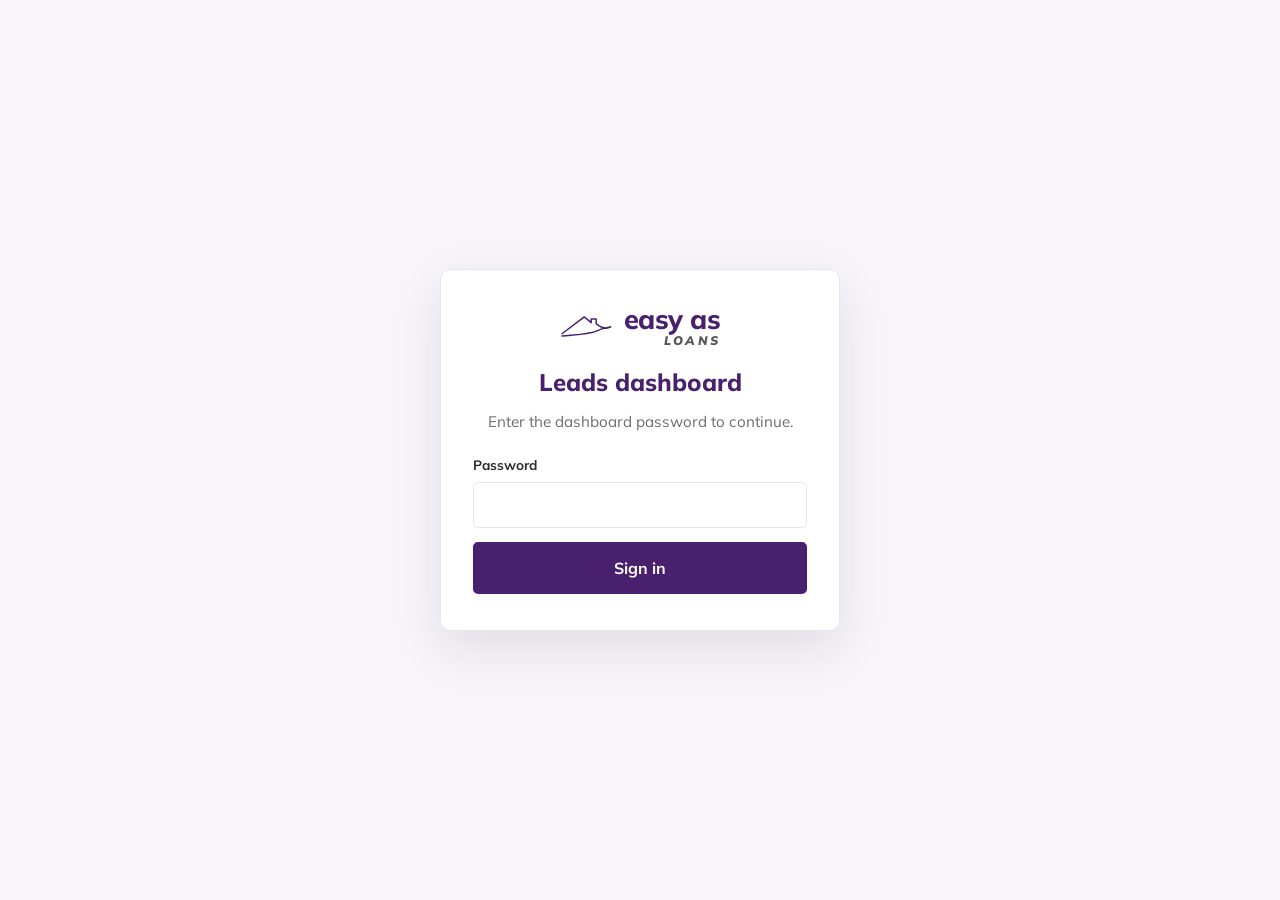
==== admin/index.html @ e93af5c1 "Add multi-step lead form and built-in CRM Form (index.html, script.js, styles.css): - Replace single" ====
<!DOCTYPE html>
<html lang="en-AU">
<head>
  <meta charset="UTF-8" />
  <meta name="viewport" content="width=device-width, initial-scale=1.0" />
  <meta name="robots" content="noindex, nofollow" />
  <title>Leads — Easy As Loans</title>
  <link rel="preconnect" href="https://fonts.googleapis.com" />
  <link rel="preconnect" href="https://fonts.gstatic.com" crossorigin />
  <link href="https://fonts.googleapis.com/css2?family=Mulish:ital,wght@0,400;0,500;0,600;0,700;0,800;0,900;1,800;1,900&display=swap" rel="stylesheet" />
  <link rel="stylesheet" href="../styles.css" />
  <link rel="stylesheet" href="admin.css" />
</head>
<body class="admin">

  <!-- Login -->
  <div class="admin-login js-login">
    <form class="login-card js-login-form">
      <a class="logo" aria-label="Easy As Loans" href="../index.html" style="justify-content:center;margin-bottom:8px">
        <svg class="logo-mark" viewBox="0 0 210 120" aria-hidden="true">
          <path class="logo-stroke" d="M8 92 L98 24 L126 47 L126 32 L146 32 L146 51 C166 68 188 74 204 64"/>
          <path class="logo-stroke" d="M8 101 C72 95 122 94 152 79 C172 69 190 68 204 64"/>
        </svg>
        <span class="logo-words"><span class="logo-easy">easy as</span><span class="logo-loans">LOANS</span></span>
      </a>
      <h1 class="login-title">Leads dashboard</h1>
      <p class="login-sub">Enter the dashboard password to continue.</p>
      <div class="field">
        <label for="pw">Password</label>
        <input type="password" id="pw" class="js-pw" autocomplete="current-password" required />
      </div>
      <button type="submit" class="btn btn-primary btn-lg btn-block">Sign in</button>
      <p class="form-error js-login-error" hidden>Incorrect password.</p>
    </form>
  </div>

  <!-- App -->
  <div class="admin-app js-app" hidden>
    <header class="admin-bar">
      <div class="admin-bar-left">
        <span class="logo-words"><span class="logo-easy">easy as</span><span class="logo-loans">LOANS</span></span>
        <span class="admin-title">Leads</span>
      </div>
      <div class="admin-bar-right">
        <span class="admin-count js-count">0 leads</span>
        <button type="button" class="btn btn-ghost js-refresh">Refresh</button>
        <button type="button" class="btn btn-ghost js-logout">Log out</button>
      </div>
    </header>

    <div class="admin-toolbar">
      <input type="search" class="admin-search js-search" placeholder="Search name, email, mobile, state…" />
      <select class="admin-filter js-status-filter">
        <option value="">All statuses</option>
        <option value="New">New</option>
        <option value="Contacted">Contacted</option>
        <option value="Qualified">Qualified</option>
        <option value="Won">Won</option>
        <option value="Lost">Lost</option>
      </select>
    </div>

    <div class="admin-tablewrap">
      <table class="admin-table">
        <thead>
          <tr>
            <th data-sort="created_at" class="sortable">Received</th>
            <th data-sort="full_name" class="sortable">Name</th>
            <th data-sort="loan_type" class="sortable">Type</th>
            <th data-sort="loan_amount" class="sortable num">Amount</th>
            <th data-sort="state" class="sortable">State</th>
            <th data-sort="status" class="sortable">Status</th>
          </tr>
        </thead>
        <tbody class="js-rows"></tbody>
      </table>
      <p class="admin-empty js-empty" hidden>No leads yet. They'll appear here as soon as someone completes the form.</p>
    </div>
  </div>

  <!-- Lead detail drawer -->
  <div class="drawer js-drawer" hidden>
    <div class="drawer-overlay js-drawer-close"></div>
    <aside class="drawer-panel" role="dialog" aria-modal="true" aria-label="Lead detail">
      <button type="button" class="drawer-close js-drawer-close" aria-label="Close">&times;</button>
      <div class="js-detail"></div>
    </aside>
  </div>

  <script src="admin.js"></script>
</body>
</html>
---- styles.css ----
/* ===================================================================
   Easy As Loans — styles
   Brand: Purple #48206E · Grey #58595B (from brand identity guidelines)
   Type:  Mulish (web), Arial fallback. No gradients. Clean & sharp.
   =================================================================== */

:root {
  --purple: #48206e;
  --purple-dark: #371851;
  --purple-tint: #f5f2f9;
  --purple-line: #e6dff0;
  --grey: #58595b;
  --ink: #2c2c2f;
  --muted: #6c6c70;
  --white: #ffffff;
  --bg-alt: #f7f5fa;
  --line: #e7e4ec;
  --radius: 5px;
  --maxw: 1140px;
  --pad: 24px;
  --font: "Mulish", Arial, "Helvetica Neue", Helvetica, sans-serif;
}

/* ----------------------------- Reset ----------------------------- */
*, *::before, *::after { box-sizing: border-box; }
html { scroll-behavior: smooth; -webkit-text-size-adjust: 100%; }
body {
  margin: 0;
  font-family: var(--font);
  font-weight: 400;
  color: var(--ink);
  background: var(--white);
  line-height: 1.6;
  -webkit-font-smoothing: antialiased;
}
img, svg { display: block; max-width: 100%; }
a { color: inherit; text-decoration: none; }
h1, h2, h3, h4 { margin: 0; line-height: 1.15; color: var(--ink); }
p { margin: 0; }
button { font-family: inherit; cursor: pointer; }

.container { width: 100%; max-width: var(--maxw); margin: 0 auto; padding: 0 var(--pad); }

/* --------------------------- Typography -------------------------- */
.eyebrow {
  text-transform: uppercase;
  letter-spacing: 0.16em;
  font-size: 0.78rem;
  font-weight: 700;
  color: var(--purple);
  margin-bottom: 18px;
}
.section-title {
  font-size: clamp(1.7rem, 3.4vw, 2.4rem);
  font-weight: 800;
  letter-spacing: -0.01em;
  color: var(--purple);
}
.section-sub {
  margin-top: 14px;
  max-width: 60ch;
  color: var(--muted);
  font-size: 1.05rem;
}

/* ----------------------------- Buttons --------------------------- */
.btn {
  display: inline-flex;
  align-items: center;
  justify-content: center;
  gap: 8px;
  font-weight: 700;
  font-size: 0.95rem;
  line-height: 1;
  padding: 13px 22px;
  border-radius: var(--radius);
  border: 2px solid transparent;
  transition: background-color .15s ease, color .15s ease, border-color .15s ease;
  white-space: nowrap;
}
.btn-lg { padding: 16px 28px; font-size: 1rem; }
.btn-block { width: 100%; }

.btn-primary { background: var(--purple); color: var(--white); border-color: var(--purple); }
.btn-primary:hover { background: var(--purple-dark); border-color: var(--purple-dark); }

.btn-ghost { background: transparent; color: var(--purple); border-color: var(--purple-line); }
.btn-ghost:hover { border-color: var(--purple); background: var(--purple-tint); }

.btn-light { background: var(--white); color: var(--purple); border-color: var(--white); }
.btn-light:hover { background: var(--purple-tint); border-color: var(--purple-tint); }

.btn-outline-light { background: transparent; color: var(--white); border-color: rgba(255,255,255,.55); }
.btn-outline-light:hover { border-color: var(--white); background: rgba(255,255,255,.08); }

/* ------------------------------ Logo ----------------------------- */
.logo { display: inline-flex; align-items: center; gap: 12px; }
.logo-mark { width: 52px; height: auto; }
.logo-stroke {
  fill: none;
  stroke: var(--purple);
  stroke-width: 6;
  stroke-linecap: round;
  stroke-linejoin: round;
}
.logo-words { display: flex; flex-direction: column; line-height: 1; }
.logo-easy {
  font-weight: 800;
  font-size: 1.7rem;
  letter-spacing: -0.02em;
  color: var(--purple);
}
.logo-loans {
  font-weight: 900;
  font-style: italic;
  font-size: 0.78rem;
  letter-spacing: 0.18em;
  color: var(--grey);
  align-self: flex-end;
  margin-top: 1px;
}
/* Reversed (on purple) */
.logo-reversed .logo-stroke { stroke: var(--white); }
.logo-reversed .logo-easy { color: var(--white); }
.logo-reversed .logo-loans { color: rgba(255,255,255,.85); }

/* ----------------------------- Header ---------------------------- */
.site-header {
  position: sticky;
  top: 0;
  z-index: 50;
  background: rgba(255,255,255,.96);
  backdrop-filter: saturate(140%) blur(6px);
  border-bottom: 1px solid var(--line);
}
.header-inner {
  display: flex;
  align-items: center;
  justify-content: space-between;
  min-height: 76px;
  gap: 18px;
}
.header-actions { display: flex; align-items: center; gap: 18px; }
.header-phone { display: flex; flex-direction: column; text-align: right; line-height: 1.2; }
.header-phone-label { font-size: 0.72rem; color: var(--muted); letter-spacing: .02em; }
.header-phone-number { font-size: 1.15rem; font-weight: 800; color: var(--purple); }
.header-phone:hover .header-phone-number { color: var(--purple-dark); }

/* ------------------------------ Hero ----------------------------- */
.hero {
  padding: clamp(56px, 8vw, 96px) 0;
  background-color: var(--purple);
  color: var(--white);
}
.hero-inner {
  display: grid;
  grid-template-columns: 1.05fr 0.95fr;
  align-items: center;
  gap: clamp(32px, 5vw, 64px);
}
.hero .eyebrow { color: rgba(255, 255, 255, 0.75); }
.hero-title {
  font-size: clamp(2.1rem, 5.4vw, 3.8rem);
  font-weight: 800;
  letter-spacing: -0.025em;
  color: var(--white);
  margin-bottom: 22px;
  overflow-wrap: break-word;
}
.hero-lead { font-size: clamp(1.05rem, 2vw, 1.25rem); color: rgba(255, 255, 255, 0.85); max-width: 56ch; }
.hero-cta { display: flex; flex-wrap: wrap; gap: 14px; margin-top: 32px; }
.hero-note { margin-top: 18px; font-size: 0.9rem; color: rgba(255, 255, 255, 0.7); }
.hero-media { display: flex; justify-content: flex-end; }
.hero-img {
  width: 100%;
  max-width: 480px;
  aspect-ratio: 1 / 1;
  object-fit: cover;
  border-radius: 18px;
}

/* ----------------------------- Reviews --------------------------- */
.reviews { padding: clamp(56px, 8vw, 90px) 0; background: var(--bg-alt); overflow: hidden; }
.reviews-head { margin-bottom: 40px; }

.marquee {
  position: relative;
  width: 100%;
  overflow: hidden;
  /* Soft fade on the edges, solid colours only (no gradient fill on content) */
  -webkit-mask-image: linear-gradient(to right, transparent, #000 8%, #000 92%, transparent);
          mask-image: linear-gradient(to right, transparent, #000 8%, #000 92%, transparent);
}
.marquee-track {
  display: flex;
  gap: 22px;
  width: max-content;
  animation: marquee-scroll 60s linear infinite;
}
.marquee:hover .marquee-track { animation-play-state: paused; }

@keyframes marquee-scroll {
  from { transform: translateX(0); }
  to   { transform: translateX(-50%); }
}

.review-card {
  margin: 0;
  width: 300px;
  height: 380px;
  flex: 0 0 auto;
  background: var(--purple-tint);
  border: 1px solid var(--line);
  border-radius: var(--radius);
  overflow: hidden;
}
.review-photo { width: 100%; height: 100%; object-fit: cover; display: block; }

/* --------------------------- Why choose -------------------------- */
.why { padding: clamp(56px, 8vw, 96px) 0; }
.why-grid {
  margin-top: 44px;
  display: grid;
  grid-template-columns: repeat(3, 1fr);
  gap: 1px;
  background: var(--line);
  border: 1px solid var(--line);
  border-radius: var(--radius);
  overflow: hidden;
}
.why-item { background: var(--white); padding: 30px 28px; }
.why-heading {
  font-size: 1.15rem;
  font-weight: 800;
  color: var(--purple);
  margin-bottom: 10px;
  padding-bottom: 10px;
  border-bottom: 2px solid var(--purple-line);
}
.why-item p { color: var(--grey); font-size: 0.97rem; }

/* ----------------------------- Process --------------------------- */
.process { padding: clamp(56px, 8vw, 96px) 0; background: var(--bg-alt); }
.process-steps {
  list-style: none;
  margin: 44px 0 0;
  padding: 0;
  display: grid;
  grid-template-columns: repeat(4, 1fr);
  gap: 24px;
}
.process-step { background: var(--white); border: 1px solid var(--line); border-radius: var(--radius); padding: 28px 24px; }
.process-num {
  display: inline-block;
  font-size: 1.4rem;
  font-weight: 900;
  font-style: italic;
  color: var(--purple);
  letter-spacing: -0.02em;
  margin-bottom: 14px;
}
.process-heading { font-size: 1.1rem; font-weight: 800; color: var(--ink); margin-bottom: 8px; }
.process-step p { color: var(--grey); font-size: 0.95rem; }

/* ------------------------------- FAQ ----------------------------- */
.faq { padding: clamp(56px, 8vw, 96px) 0; }
.faq-inner { max-width: 820px; }
.faq-list { margin-top: 36px; border-top: 1px solid var(--line); }
.faq-item { border-bottom: 1px solid var(--line); }
.faq-item summary {
  list-style: none;
  cursor: pointer;
  padding: 22px 40px 22px 0;
  position: relative;
  font-weight: 700;
  font-size: 1.08rem;
  color: var(--ink);
}
.faq-item summary::-webkit-details-marker { display: none; }
.faq-item summary::after {
  content: "+";
  position: absolute;
  right: 4px;
  top: 50%;
  transform: translateY(-50%);
  font-size: 1.5rem;
  font-weight: 400;
  color: var(--purple);
  line-height: 1;
}
.faq-item[open] summary::after { content: "–"; }
.faq-item[open] summary { color: var(--purple); }
.faq-body { padding: 0 40px 24px 0; }
.faq-body p { color: var(--grey); }

/* ---------------------------- CTA band --------------------------- */
.cta-band { background: var(--purple); color: var(--white); padding: clamp(52px, 7vw, 84px) 0; }
.cta-inner { max-width: 720px; }
.cta-title { font-size: clamp(1.7rem, 3.4vw, 2.4rem); font-weight: 800; color: var(--white); }
.cta-text { margin-top: 12px; color: rgba(255,255,255,.85); font-size: 1.05rem; }
.cta-actions { margin-top: 28px; display: flex; flex-wrap: wrap; gap: 14px; }

/* ----------------------------- Footer ---------------------------- */
.site-footer { background: var(--purple); color: rgba(255,255,255,.82); }
.footer-inner {
  display: grid;
  grid-template-columns: 2fr 1fr 1fr 1.4fr;
  gap: 40px;
  padding-top: 64px;
  padding-bottom: 48px;
}
.footer-tag { margin-top: 18px; max-width: 34ch; color: rgba(255,255,255,.72); font-size: 0.95rem; }
.footer-col { display: flex; flex-direction: column; gap: 10px; }
.footer-h { font-size: 0.8rem; text-transform: uppercase; letter-spacing: 0.14em; color: rgba(255,255,255,.55); font-weight: 700; margin-bottom: 6px; }
.footer-col a { color: rgba(255,255,255,.85); transition: color .15s ease; }
.footer-col a:hover { color: var(--white); }
.footer-static { color: rgba(255,255,255,.72); }

.footer-legal { border-top: 1px solid rgba(255,255,255,.15); padding: 26px 0 36px; }
.footer-licence { font-weight: 700; color: var(--white); font-size: 0.92rem; }
.footer-disclaimer { margin-top: 10px; font-size: 0.82rem; color: rgba(255,255,255,.6); max-width: 90ch; }
.footer-copy { margin-top: 14px; font-size: 0.82rem; color: rgba(255,255,255,.6); }

/* ------------------------------ Modal ---------------------------- */
.modal { position: fixed; inset: 0; z-index: 100; display: flex; align-items: center; justify-content: center; padding: 20px; }
.modal[hidden] { display: none; }
.modal-overlay { position: absolute; inset: 0; background: rgba(28, 16, 44, .55); }
.modal-panel {
  position: relative;
  width: 100%;
  max-width: 560px;
  max-height: calc(100vh - 40px);
  overflow-y: auto;
  background: var(--white);
  border-radius: 8px;
  padding: 40px;
  box-shadow: 0 24px 60px rgba(28,16,44,.28);
}
.modal-close {
  position: absolute; top: 14px; right: 16px;
  width: 38px; height: 38px;
  border: none; background: transparent;
  font-size: 1.9rem; line-height: 1; color: var(--muted);
  border-radius: 6px;
}
.modal-close:hover { color: var(--purple); background: var(--purple-tint); }
.modal-title { font-size: 1.6rem; font-weight: 800; color: var(--purple); }
.modal-sub { margin-top: 10px; color: var(--grey); font-size: 0.98rem; }
.modal-sub a { color: var(--purple); font-weight: 700; }

/* ------------------------------- Form ---------------------------- */
.finance-form { margin-top: 24px; display: flex; flex-direction: column; gap: 16px; }
.field { display: flex; flex-direction: column; gap: 6px; }
.field-row { display: grid; grid-template-columns: 1fr 1fr; gap: 16px; }
.field label { font-size: 0.85rem; font-weight: 700; color: var(--ink); }
.req { color: var(--purple); }
.field input, .field select, .field textarea {
  font-family: inherit;
  font-size: 0.98rem;
  color: var(--ink);
  padding: 12px 14px;
  border: 1px solid var(--line);
  border-radius: var(--radius);
  background: var(--white);
  transition: border-color .15s ease, box-shadow .15s ease;
  width: 100%;
}
.field textarea { resize: vertical; }
.field input:focus, .field select:focus, .field textarea:focus {
  outline: none;
  border-color: var(--purple);
  box-shadow: 0 0 0 3px var(--purple-line);
}
.field input.invalid, .field select.invalid, .field textarea.invalid { border-color: #c0392b; }
.field-check { display: flex; align-items: flex-start; gap: 10px; font-size: 0.9rem; color: var(--grey); }
.field-check input { margin-top: 3px; width: 18px; height: 18px; accent-color: var(--purple); flex: 0 0 auto; }
.form-foot { font-size: 0.82rem; color: var(--muted); text-align: center; }
.form-error { color: #c0392b; font-size: 0.88rem; font-weight: 700; text-align: center; }

/* ----------------------- Multi-step lead form -------------------- */
.form-top { display: flex; align-items: center; justify-content: space-between; min-height: 28px; margin-bottom: 12px; }
.form-back {
  border: none; background: transparent; padding: 4px 8px 4px 0;
  font-family: inherit; font-weight: 700; font-size: 0.9rem; color: var(--purple);
}
.form-back:hover { color: var(--purple-dark); }
.form-step-label { font-size: 0.78rem; font-weight: 700; letter-spacing: 0.04em; color: var(--muted); text-transform: uppercase; }

.form-progress { height: 6px; background: var(--purple-line); border-radius: 99px; overflow: hidden; margin-bottom: 28px; }
.form-progress-bar { height: 100%; width: 16%; background: var(--purple); border-radius: 99px; transition: width .3s ease; }

.form-step { display: none; }
.form-step.is-active { display: block; animation: step-in .25s ease; }
@keyframes step-in { from { opacity: 0; transform: translateY(6px); } to { opacity: 1; transform: none; } }

.step-title { font-size: 1.45rem; font-weight: 800; color: var(--purple); line-height: 1.2; }
.step-sub { margin-top: 8px; color: var(--grey); font-size: 0.96rem; }
.step-actions { margin-top: 24px; }

/* Choice cards (loan type, use) */
.choice-grid { display: grid; gap: 14px; margin-top: 24px; }
.choice-grid.two { grid-template-columns: 1fr 1fr; }
.choice {
  display: flex; flex-direction: column; gap: 6px; text-align: left;
  padding: 22px 20px; min-height: 116px;
  background: var(--white); border: 2px solid var(--line); border-radius: var(--radius);
  font-family: inherit; cursor: pointer;
  transition: border-color .15s ease, background-color .15s ease, transform .05s ease;
}
.choice:hover { border-color: var(--purple); background: var(--purple-tint); }
.choice:active { transform: scale(0.99); }
.choice.is-selected { border-color: var(--purple); background: var(--purple-tint); }
.choice-title { font-weight: 800; font-size: 1.1rem; color: var(--ink); }
.choice-desc { font-size: 0.88rem; color: var(--muted); }

/* Chips (term, state) */
.chip-grid { display: flex; flex-wrap: wrap; gap: 10px; margin-top: 24px; }
.chip-grid.states { display: grid; grid-template-columns: repeat(4, 1fr); }
.chip {
  padding: 13px 18px; background: var(--white); border: 2px solid var(--line);
  border-radius: var(--radius); font-family: inherit; font-weight: 700; font-size: 0.95rem;
  color: var(--ink); cursor: pointer; transition: border-color .15s ease, background-color .15s ease, color .15s ease;
}
.chip:hover { border-color: var(--purple); background: var(--purple-tint); }
.chip.is-selected { border-color: var(--purple); background: var(--purple); color: var(--white); }

/* Slider (amount, year) */
.slider-value { margin-top: 26px; text-align: center; font-size: 2.2rem; font-weight: 900; color: var(--purple); letter-spacing: -0.02em; }
.slider { -webkit-appearance: none; appearance: none; width: 100%; height: 6px; margin-top: 20px; border-radius: 99px; background: var(--purple-line); outline: none; }
.slider::-webkit-slider-thumb { -webkit-appearance: none; appearance: none; width: 26px; height: 26px; border-radius: 50%; background: var(--purple); cursor: pointer; border: 3px solid var(--white); box-shadow: 0 1px 4px rgba(72,32,110,.35); }
.slider::-moz-range-thumb { width: 26px; height: 26px; border-radius: 50%; background: var(--purple); cursor: pointer; border: 3px solid var(--white); }
.slider-ends { display: flex; justify-content: space-between; margin-top: 12px; font-size: 0.8rem; color: var(--muted); font-weight: 600; }

/* --------------------------- Form success ------------------------ */
.modal-success { text-align: center; padding: 16px 0; }
.success-tick { width: 64px; height: 64px; margin: 0 auto 18px; }
.success-tick svg { width: 100%; height: 100%; }
.success-tick .logo-stroke { stroke: var(--purple); stroke-width: 5; }
.modal-success .btn { margin-top: 22px; }

/* --------------------------- Legal pages ------------------------- */
.legal { padding: clamp(48px, 7vw, 80px) 0; }
.legal-inner { max-width: 760px; }
.legal h1 { font-size: clamp(2rem, 4vw, 2.8rem); font-weight: 800; color: var(--purple); }
.legal .legal-updated { margin-top: 10px; color: var(--muted); font-size: 0.9rem; }
.legal .legal-note {
  margin: 26px 0;
  padding: 16px 20px;
  background: var(--purple-tint);
  border-left: 3px solid var(--purple);
  border-radius: 0 var(--radius) var(--radius) 0;
  color: var(--grey);
  font-size: 0.95rem;
}
.legal h2 { font-size: 1.25rem; font-weight: 800; color: var(--purple); margin: 36px 0 10px; }
.legal p { color: var(--grey); margin-bottom: 14px; }
.legal a.back-link { display: inline-block; margin-top: 30px; font-weight: 700; color: var(--purple); }

/* --------------------------- Accessibility ----------------------- */
:focus-visible { outline: 3px solid var(--purple); outline-offset: 2px; border-radius: 3px; }
.body-lock { overflow: hidden; }

@media (prefers-reduced-motion: reduce) {
  html { scroll-behavior: auto; }
  .marquee-track { animation: none; }
}

/* ---------------------------- Responsive ------------------------- */
@media (max-width: 900px) {
  .hero-inner { grid-template-columns: 1fr; gap: 36px; }
  .hero-media { justify-content: flex-start; order: -1; }
  .hero-img { max-width: 420px; aspect-ratio: 16 / 10; }
  .why-grid { grid-template-columns: repeat(2, 1fr); }
  .process-steps { grid-template-columns: repeat(2, 1fr); }
  .footer-inner { grid-template-columns: 1fr 1fr; gap: 32px; }
}
@media (max-width: 640px) {
  .header-phone-label { display: none; }
  .header-actions { gap: 12px; }
  .header-phone-number { font-size: 1rem; }
  .logo-easy { font-size: 1.45rem; }
  .logo-mark { width: 44px; }
  .why-grid { grid-template-columns: 1fr; }
  .process-steps { grid-template-columns: 1fr; }
  .footer-inner { grid-template-columns: 1fr; gap: 28px; }
  .field-row { grid-template-columns: 1fr; }
  .modal-panel { padding: 28px 22px; }
  .hero-cta .btn, .cta-actions .btn { width: 100%; }
  .choice-grid.two { grid-template-columns: 1fr; }
  .choice { min-height: 0; padding: 18px; }
  .step-title { font-size: 1.25rem; }
  .slider-value { font-size: 1.9rem; }
}
@media (max-width: 420px) {
  .header-actions .btn-primary { display: none; } /* keep header clean; phone + hero CTA remain */
}
---- admin/admin.css ----
/* Easy As Loans — admin dashboard styles (uses brand vars from styles.css) */

body.admin { background: var(--bg-alt); }

/* The [hidden] attribute must win over the display rules below */
.admin-login[hidden], .admin-app[hidden], .drawer[hidden] { display: none !important; }

/* ------------------------------ Login ---------------------------- */
.admin-login { min-height: 100vh; display: flex; align-items: center; justify-content: center; padding: 24px; }
.login-card {
  width: 100%; max-width: 400px; background: var(--white);
  border: 1px solid var(--line); border-radius: 10px; padding: 36px 32px;
  box-shadow: 0 18px 50px rgba(28,16,44,.10);
  display: flex; flex-direction: column; gap: 14px; text-align: center;
}
.login-title { font-size: 1.5rem; font-weight: 800; color: var(--purple); }
.login-sub { color: var(--muted); font-size: 0.95rem; margin-bottom: 6px; }
.login-card .field { text-align: left; }

/* ------------------------------ App bar -------------------------- */
.admin-bar {
  display: flex; align-items: center; justify-content: space-between; gap: 16px;
  background: var(--purple); color: #fff; padding: 14px 24px;
}
.admin-bar-left { display: flex; align-items: baseline; gap: 14px; }
.admin-bar .logo-easy { color: #fff; font-size: 1.3rem; }
.admin-bar .logo-loans { color: rgba(255,255,255,.8); }
.admin-title { font-weight: 700; color: rgba(255,255,255,.85); }
.admin-bar-right { display: flex; align-items: center; gap: 10px; }
.admin-count { font-size: 0.85rem; color: rgba(255,255,255,.8); margin-right: 4px; }
.admin-bar .btn-ghost { color: #fff; border-color: rgba(255,255,255,.45); background: transparent; }
.admin-bar .btn-ghost:hover { background: rgba(255,255,255,.10); border-color: #fff; }

/* ----------------------------- Toolbar --------------------------- */
.admin-toolbar { display: flex; gap: 12px; padding: 20px 24px 0; max-width: 1200px; margin: 0 auto; width: 100%; }
.admin-search, .admin-filter {
  font-family: inherit; font-size: 0.95rem; padding: 11px 14px;
  border: 1px solid var(--line); border-radius: var(--radius); background: #fff; color: var(--ink);
}
.admin-search { flex: 1; }
.admin-search:focus, .admin-filter:focus { outline: none; border-color: var(--purple); box-shadow: 0 0 0 3px var(--purple-line); }

/* ------------------------------ Table ---------------------------- */
.admin-tablewrap { max-width: 1200px; margin: 18px auto 60px; padding: 0 24px; width: 100%; }
.admin-table { width: 100%; border-collapse: collapse; background: #fff; border: 1px solid var(--line); border-radius: 8px; overflow: hidden; }
.admin-table th, .admin-table td { text-align: left; padding: 14px 16px; border-bottom: 1px solid var(--line); font-size: 0.92rem; }
.admin-table th { background: #faf9fc; font-weight: 800; color: var(--grey); font-size: 0.78rem; text-transform: uppercase; letter-spacing: 0.04em; }
.admin-table th.num, .admin-table td.num { text-align: right; }
.admin-table th.sortable { cursor: pointer; user-select: none; }
.admin-table th.sortable:hover { color: var(--purple); }
.admin-table th.sorted-asc::after { content: " ▲"; font-size: 0.7em; }
.admin-table th.sorted-desc::after { content: " ▼"; font-size: 0.7em; }
.admin-table tbody tr { cursor: pointer; }
.admin-table tbody tr:hover { background: var(--purple-tint); }
.admin-table tbody tr:last-child td { border-bottom: none; }
.admin-name { font-weight: 700; color: var(--ink); }

.badge { display: inline-block; padding: 3px 10px; border-radius: 99px; font-size: 0.76rem; font-weight: 700; border: 1px solid; }
.badge.New        { color: #1d6fb8; border-color: #bcdcf2; background: #eef6fc; }
.badge.Contacted  { color: #8a5a00; border-color: #f0dcae; background: #fcf5e6; }
.badge.Qualified  { color: #5a3a86; border-color: #ddccef; background: #f4eefb; }
.badge.Won        { color: #1d7a4d; border-color: #b6e0c8; background: #eaf7f0; }
.badge.Lost       { color: #9a3535; border-color: #e6c3c3; background: #fbeeee; }

.admin-empty { text-align: center; color: var(--muted); padding: 40px 0; }

/* ------------------------------ Drawer --------------------------- */
.drawer { position: fixed; inset: 0; z-index: 100; }
.drawer[hidden] { display: none; }
.drawer-overlay { position: absolute; inset: 0; background: rgba(28,16,44,.5); }
.drawer-panel {
  position: absolute; top: 0; right: 0; height: 100%; width: 100%; max-width: 460px;
  background: #fff; padding: 32px; overflow-y: auto; box-shadow: -10px 0 40px rgba(28,16,44,.2);
  animation: drawer-in .22s ease;
}
@keyframes drawer-in { from { transform: translateX(20px); opacity: .6; } to { transform: none; opacity: 1; } }
.drawer-close { position: absolute; top: 14px; right: 16px; width: 38px; height: 38px; border: none; background: transparent; font-size: 1.9rem; color: var(--muted); border-radius: 6px; cursor: pointer; }
.drawer-close:hover { color: var(--purple); background: var(--purple-tint); }

.detail-name { font-size: 1.5rem; font-weight: 800; color: var(--purple); }
.detail-meta { color: var(--muted); font-size: 0.85rem; margin-top: 4px; }
.detail-section { margin-top: 24px; }
.detail-section h3 { font-size: 0.76rem; text-transform: uppercase; letter-spacing: 0.06em; color: var(--muted); font-weight: 800; margin-bottom: 10px; }
.detail-row { display: flex; justify-content: space-between; gap: 16px; padding: 9px 0; border-bottom: 1px solid var(--line); font-size: 0.95rem; }
.detail-row .k { color: var(--grey); }
.detail-row .v { font-weight: 700; color: var(--ink); text-align: right; word-break: break-word; }
.detail-row .v a { color: var(--purple); }
.detail-actions { margin-top: 26px; display: flex; align-items: center; gap: 10px; }
.detail-actions label { font-size: 0.85rem; font-weight: 700; color: var(--ink); }
.detail-actions select { font-family: inherit; padding: 10px 12px; border: 1px solid var(--line); border-radius: var(--radius); font-weight: 700; color: var(--ink); }
.detail-actions select:focus { outline: none; border-color: var(--purple); box-shadow: 0 0 0 3px var(--purple-line); }
.detail-cta { margin-top: 22px; display: flex; gap: 10px; }

@media (max-width: 640px) {
  .admin-toolbar { flex-direction: column; }
  .admin-table th:nth-child(4), .admin-table td:nth-child(4) { display: none; } /* hide Amount on small screens */
  .drawer-panel { padding: 26px 20px; }
}
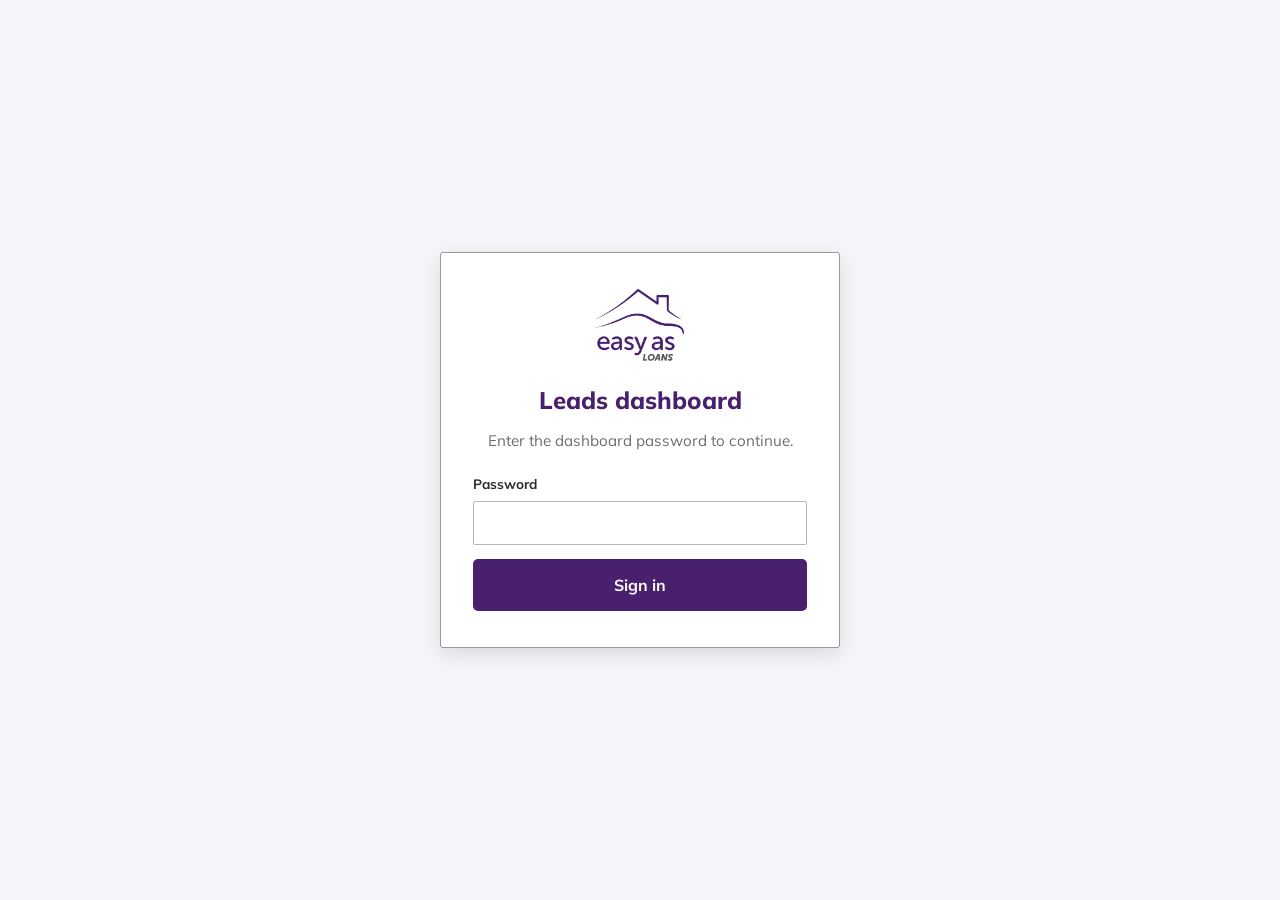
==== commit c6783576: "Replace recreated logo with the real logo image everywhere - Add the official logo (white background" ====
--- a/admin/index.html
+++ b/admin/index.html
@@ -16,13 +16,7 @@
   <!-- Login -->
   <div class="admin-login js-login">
     <form class="login-card js-login-form">
-      <a class="logo" aria-label="Easy As Loans" href="../index.html" style="justify-content:center;margin-bottom:8px">
-        <svg class="logo-mark" viewBox="0 0 210 120" aria-hidden="true">
-          <path class="logo-stroke" d="M8 92 L98 24 L126 47 L126 32 L146 32 L146 51 C166 68 188 74 204 64"/>
-          <path class="logo-stroke" d="M8 101 C72 95 122 94 152 79 C172 69 190 68 204 64"/>
-        </svg>
-        <span class="logo-words"><span class="logo-easy">easy as</span><span class="logo-loans">LOANS</span></span>
-      </a>
+      <a class="logo" aria-label="Easy As Loans" href="../index.html" style="justify-content:center;margin-bottom:8px"><img class="logo-img" src="../assets/logo.png" alt="Easy As Loans" /></a>
       <h1 class="login-title">Leads dashboard</h1>
       <p class="login-sub">Enter the dashboard password to continue.</p>
       <div class="field">
@@ -38,7 +32,7 @@
   <div class="admin-app js-app" hidden>
     <header class="admin-bar">
       <div class="admin-bar-left">
-        <span class="logo-words"><span class="logo-easy">easy as</span><span class="logo-loans">LOANS</span></span>
+        <img class="logo-img is-reversed" src="../assets/logo.png" alt="Easy As Loans" />
         <span class="admin-title">Leads</span>
       </div>
       <div class="admin-bar-right">
--- a/styles.css
+++ b/styles.css
@@ -15,6 +15,9 @@
   --white: #ffffff;
   --bg-alt: #f7f5fa;
   --line: #e7e4ec;
+  --border: #b6b6b6;     /* neutral hairline for form controls */
+  --track: #d4d4d4;      /* neutral grey for bars/sliders */
+  --hero-bg: #e9e3f4;    /* soft brand lavender for the hero band */
   --radius: 5px;
   --maxw: 1140px;
   --pad: 24px;
@@ -95,6 +98,10 @@
 
 /* ------------------------------ Logo ----------------------------- */
 .logo { display: inline-flex; align-items: center; gap: 12px; }
+/* Real logo image */
+.logo-img { height: 54px; width: auto; display: block; }
+.logo-img.is-reversed { filter: brightness(0) invert(1); }
+.footer-brand .logo-img { height: 66px; margin-bottom: 4px; }
 .logo-mark { width: 52px; height: auto; }
 .logo-stroke {
   fill: none;
@@ -146,11 +153,25 @@
 .header-phone-number { font-size: 1.15rem; font-weight: 800; color: var(--purple); }
 .header-phone:hover .header-phone-number { color: var(--purple-dark); }
 
+/* --------------------- Header on the hero band ------------------- */
+.site-header--hero {
+  background: var(--hero-bg);
+  border-bottom-color: transparent;
+  backdrop-filter: none;
+}
+.site-header--hero.is-stuck {
+  background: rgba(255, 255, 255, 0.97);
+  border-bottom-color: var(--line);
+  backdrop-filter: saturate(140%) blur(6px);
+}
+.site-nav { display: flex; gap: 28px; }
+.site-nav a { font-weight: 700; font-size: 0.95rem; color: var(--ink); }
+.site-nav a:hover { color: var(--purple); }
+
 /* ------------------------------ Hero ----------------------------- */
 .hero {
-  padding: clamp(56px, 8vw, 96px) 0;
-  background-color: var(--purple);
-  color: var(--white);
+  background: var(--hero-bg);
+  padding: clamp(28px, 4vw, 52px) 0 clamp(56px, 8vw, 96px);
 }
 .hero-inner {
   display: grid;
@@ -158,25 +179,59 @@
   align-items: center;
   gap: clamp(32px, 5vw, 64px);
 }
-.hero .eyebrow { color: rgba(255, 255, 255, 0.75); }
 .hero-title {
-  font-size: clamp(2.1rem, 5.4vw, 3.8rem);
+  font-size: clamp(2.4rem, 5.6vw, 4.2rem);
   font-weight: 800;
-  letter-spacing: -0.025em;
-  color: var(--white);
-  margin-bottom: 22px;
-  overflow-wrap: break-word;
-}
-.hero-lead { font-size: clamp(1.05rem, 2vw, 1.25rem); color: rgba(255, 255, 255, 0.85); max-width: 56ch; }
-.hero-cta { display: flex; flex-wrap: wrap; gap: 14px; margin-top: 32px; }
-.hero-note { margin-top: 18px; font-size: 0.9rem; color: rgba(255, 255, 255, 0.7); }
+  letter-spacing: -0.03em;
+  line-height: 1.04;
+  color: var(--purple);
+}
+.hero-prompt {
+  display: flex; align-items: center; gap: 9px;
+  margin-top: 30px;
+  font-weight: 800; font-size: 1rem; color: var(--ink);
+}
+.prompt-ico { width: 26px; height: 26px; color: var(--purple); flex: 0 0 auto; }
+
+/* Finance type cards */
+.finance-cards {
+  display: grid; grid-template-columns: repeat(4, 1fr); gap: 12px;
+  margin-top: 14px;
+}
+.fcard {
+  display: flex; flex-direction: column; align-items: flex-start; gap: 18px;
+  padding: 16px 14px; min-height: 132px;
+  background: var(--white); border: 1px solid var(--border); border-radius: 6px;
+  font-family: inherit; cursor: pointer; text-align: left;
+}
+.fcard:hover { border-color: var(--purple); }
+.fcard-ico {
+  display: inline-flex; align-items: center; justify-content: center;
+  width: 50px; height: 50px; color: var(--purple);
+}
+.fcard-ico svg { width: 50px; height: 50px; }
+.fcard-label { font-weight: 800; font-size: 0.95rem; color: var(--ink); margin-top: auto; }
+
+/* Trust row */
+.hero-trust {
+  list-style: none; margin: 30px 0 0; padding: 0;
+  display: flex; flex-wrap: wrap; gap: 12px 26px;
+}
+.hero-trust li { display: flex; align-items: center; gap: 9px; font-size: 0.92rem; font-weight: 600; color: var(--grey); }
+.trust-ico { width: 22px; height: 22px; color: var(--purple); flex: 0 0 auto; }
+
+/* Figure: photo + purple square + accent rays */
 .hero-media { display: flex; justify-content: flex-end; }
+.hero-figure { position: relative; width: 100%; max-width: 500px; }
+.hero-square {
+  position: absolute; left: -22px; bottom: -22px;
+  width: 62%; height: 70%; background: var(--purple); border-radius: 8px; z-index: 0;
+}
+.hero-rays { position: absolute; left: -34px; bottom: 18%; width: 60px; height: 70px; color: var(--purple); z-index: 2; }
 .hero-img {
-  width: 100%;
-  max-width: 480px;
-  aspect-ratio: 1 / 1;
-  object-fit: cover;
-  border-radius: 18px;
+  position: relative; z-index: 1;
+  width: 100%; aspect-ratio: 5 / 6; object-fit: cover;
+  border-radius: 20px 20px 130px 130px;
 }
 
 /* ----------------------------- Reviews --------------------------- */
@@ -332,18 +387,19 @@
   max-height: calc(100vh - 40px);
   overflow-y: auto;
   background: var(--white);
-  border-radius: 8px;
+  border: 1px solid #999;
+  border-radius: 3px;
   padding: 40px;
-  box-shadow: 0 24px 60px rgba(28,16,44,.28);
+  box-shadow: 0 6px 22px rgba(0,0,0,.18);
 }
 .modal-close {
-  position: absolute; top: 14px; right: 16px;
-  width: 38px; height: 38px;
+  position: absolute; top: 12px; right: 14px;
+  width: 36px; height: 36px;
   border: none; background: transparent;
   font-size: 1.9rem; line-height: 1; color: var(--muted);
-  border-radius: 6px;
-}
-.modal-close:hover { color: var(--purple); background: var(--purple-tint); }
+}
+.modal-close:hover { color: var(--purple); }
+.modal .btn { border-radius: 2px; }
 .modal-title { font-size: 1.6rem; font-weight: 800; color: var(--purple); }
 .modal-sub { margin-top: 10px; color: var(--grey); font-size: 0.98rem; }
 .modal-sub a { color: var(--purple); font-weight: 700; }
@@ -358,22 +414,20 @@
   font-family: inherit;
   font-size: 0.98rem;
   color: var(--ink);
-  padding: 12px 14px;
-  border: 1px solid var(--line);
-  border-radius: var(--radius);
+  padding: 11px 12px;
+  border: 1px solid var(--border);
+  border-radius: 2px;
   background: var(--white);
-  transition: border-color .15s ease, box-shadow .15s ease;
   width: 100%;
 }
 .field textarea { resize: vertical; }
 .field input:focus, .field select:focus, .field textarea:focus {
   outline: none;
   border-color: var(--purple);
-  box-shadow: 0 0 0 3px var(--purple-line);
 }
 .field input.invalid, .field select.invalid, .field textarea.invalid { border-color: #c0392b; }
 .field-check { display: flex; align-items: flex-start; gap: 10px; font-size: 0.9rem; color: var(--grey); }
-.field-check input { margin-top: 3px; width: 18px; height: 18px; accent-color: var(--purple); flex: 0 0 auto; }
+.field-check input { margin-top: 3px; width: 16px; height: 16px; accent-color: var(--purple); flex: 0 0 auto; }
 .form-foot { font-size: 0.82rem; color: var(--muted); text-align: center; }
 .form-error { color: #c0392b; font-size: 0.88rem; font-weight: 700; text-align: center; }
 
@@ -386,49 +440,63 @@
 .form-back:hover { color: var(--purple-dark); }
 .form-step-label { font-size: 0.78rem; font-weight: 700; letter-spacing: 0.04em; color: var(--muted); text-transform: uppercase; }
 
-.form-progress { height: 6px; background: var(--purple-line); border-radius: 99px; overflow: hidden; margin-bottom: 28px; }
-.form-progress-bar { height: 100%; width: 16%; background: var(--purple); border-radius: 99px; transition: width .3s ease; }
+.form-progress { height: 4px; background: var(--track); margin-bottom: 28px; }
+.form-progress-bar { height: 100%; width: 16%; background: var(--purple); }
 
 .form-step { display: none; }
-.form-step.is-active { display: block; animation: step-in .25s ease; }
-@keyframes step-in { from { opacity: 0; transform: translateY(6px); } to { opacity: 1; transform: none; } }
-
-.step-title { font-size: 1.45rem; font-weight: 800; color: var(--purple); line-height: 1.2; }
+.form-step.is-active { display: block; }
+
+.step-title { font-size: 1.35rem; font-weight: 800; color: var(--purple); line-height: 1.25; }
 .step-sub { margin-top: 8px; color: var(--grey); font-size: 0.96rem; }
 .step-actions { margin-top: 24px; }
 
+/* Square options with icons (step 1) */
+.opt-grid { display: grid; grid-template-columns: 1fr 1fr; gap: 12px; margin-top: 24px; }
+.opt {
+  aspect-ratio: 1 / 1;
+  display: flex; flex-direction: column; align-items: center; justify-content: center; gap: 16px;
+  background: var(--white); border: 1px solid var(--border); border-radius: 2px;
+  font-family: inherit; cursor: pointer;
+}
+.opt:hover { border-color: #6e6e6e; }
+.opt.is-selected { background: var(--purple); border-color: var(--purple); }
+.opt-icon { width: 56px; height: 56px; color: var(--purple); }
+.opt.is-selected .opt-icon { color: var(--white); }
+.opt-label { font-weight: 800; font-size: 1.2rem; color: var(--ink); }
+.opt.is-selected .opt-label { color: var(--white); }
+
 /* Choice cards (loan type, use) */
-.choice-grid { display: grid; gap: 14px; margin-top: 24px; }
+.choice-grid { display: grid; gap: 12px; margin-top: 24px; }
 .choice-grid.two { grid-template-columns: 1fr 1fr; }
 .choice {
-  display: flex; flex-direction: column; gap: 6px; text-align: left;
-  padding: 22px 20px; min-height: 116px;
-  background: var(--white); border: 2px solid var(--line); border-radius: var(--radius);
+  display: flex; flex-direction: column; gap: 5px; text-align: left;
+  padding: 18px 18px; min-height: 104px;
+  background: var(--white); border: 1px solid var(--border); border-radius: 2px;
   font-family: inherit; cursor: pointer;
-  transition: border-color .15s ease, background-color .15s ease, transform .05s ease;
-}
-.choice:hover { border-color: var(--purple); background: var(--purple-tint); }
-.choice:active { transform: scale(0.99); }
-.choice.is-selected { border-color: var(--purple); background: var(--purple-tint); }
-.choice-title { font-weight: 800; font-size: 1.1rem; color: var(--ink); }
+}
+.choice:hover { border-color: #6e6e6e; }
+.choice.is-selected { border-color: var(--purple); background: var(--purple); }
+.choice.is-selected .choice-title { color: var(--white); }
+.choice.is-selected .choice-desc { color: rgba(255,255,255,.82); }
+.choice-title { font-weight: 800; font-size: 1.05rem; color: var(--ink); }
 .choice-desc { font-size: 0.88rem; color: var(--muted); }
 
 /* Chips (term, state) */
-.chip-grid { display: flex; flex-wrap: wrap; gap: 10px; margin-top: 24px; }
+.chip-grid { display: flex; flex-wrap: wrap; gap: 8px; margin-top: 24px; }
 .chip-grid.states { display: grid; grid-template-columns: repeat(4, 1fr); }
 .chip {
-  padding: 13px 18px; background: var(--white); border: 2px solid var(--line);
-  border-radius: var(--radius); font-family: inherit; font-weight: 700; font-size: 0.95rem;
-  color: var(--ink); cursor: pointer; transition: border-color .15s ease, background-color .15s ease, color .15s ease;
-}
-.chip:hover { border-color: var(--purple); background: var(--purple-tint); }
+  padding: 11px 16px; background: var(--white); border: 1px solid var(--border);
+  border-radius: 2px; font-family: inherit; font-weight: 700; font-size: 0.95rem;
+  color: var(--ink); cursor: pointer;
+}
+.chip:hover { border-color: #6e6e6e; }
 .chip.is-selected { border-color: var(--purple); background: var(--purple); color: var(--white); }
 
 /* Slider (amount, year) */
-.slider-value { margin-top: 26px; text-align: center; font-size: 2.2rem; font-weight: 900; color: var(--purple); letter-spacing: -0.02em; }
-.slider { -webkit-appearance: none; appearance: none; width: 100%; height: 6px; margin-top: 20px; border-radius: 99px; background: var(--purple-line); outline: none; }
-.slider::-webkit-slider-thumb { -webkit-appearance: none; appearance: none; width: 26px; height: 26px; border-radius: 50%; background: var(--purple); cursor: pointer; border: 3px solid var(--white); box-shadow: 0 1px 4px rgba(72,32,110,.35); }
-.slider::-moz-range-thumb { width: 26px; height: 26px; border-radius: 50%; background: var(--purple); cursor: pointer; border: 3px solid var(--white); }
+.slider-value { margin-top: 24px; text-align: center; font-size: 1.8rem; font-weight: 800; color: var(--purple); }
+.slider { -webkit-appearance: none; appearance: none; width: 100%; height: 5px; margin-top: 18px; border-radius: 0; background: var(--track); outline: none; }
+.slider::-webkit-slider-thumb { -webkit-appearance: none; appearance: none; width: 18px; height: 18px; border-radius: 2px; background: var(--purple); cursor: pointer; border: 1px solid var(--purple-dark); }
+.slider::-moz-range-thumb { width: 18px; height: 18px; border-radius: 2px; background: var(--purple); cursor: pointer; border: 1px solid var(--purple-dark); }
 .slider-ends { display: flex; justify-content: space-between; margin-top: 12px; font-size: 0.8rem; color: var(--muted); font-weight: 600; }
 
 /* --------------------------- Form success ------------------------ */
@@ -467,9 +535,10 @@
 
 /* ---------------------------- Responsive ------------------------- */
 @media (max-width: 900px) {
-  .hero-inner { grid-template-columns: 1fr; gap: 36px; }
-  .hero-media { justify-content: flex-start; order: -1; }
-  .hero-img { max-width: 420px; aspect-ratio: 16 / 10; }
+  .site-nav { display: none; }
+  .hero-inner { grid-template-columns: 1fr; gap: 40px; }
+  .hero-media { justify-content: center; }
+  .hero-figure { max-width: 440px; }
   .why-grid { grid-template-columns: repeat(2, 1fr); }
   .process-steps { grid-template-columns: repeat(2, 1fr); }
   .footer-inner { grid-template-columns: 1fr 1fr; gap: 32px; }
@@ -478,18 +547,20 @@
   .header-phone-label { display: none; }
   .header-actions { gap: 12px; }
   .header-phone-number { font-size: 1rem; }
-  .logo-easy { font-size: 1.45rem; }
-  .logo-mark { width: 44px; }
+  .site-header .logo-img { height: 44px; }
+  .footer-brand .logo-img { height: 56px; }
   .why-grid { grid-template-columns: 1fr; }
   .process-steps { grid-template-columns: 1fr; }
   .footer-inner { grid-template-columns: 1fr; gap: 28px; }
   .field-row { grid-template-columns: 1fr; }
   .modal-panel { padding: 28px 22px; }
-  .hero-cta .btn, .cta-actions .btn { width: 100%; }
+  .cta-actions .btn { width: 100%; }
   .choice-grid.two { grid-template-columns: 1fr; }
   .choice { min-height: 0; padding: 18px; }
   .step-title { font-size: 1.25rem; }
   .slider-value { font-size: 1.9rem; }
+  .finance-cards { grid-template-columns: 1fr 1fr; }
+  .hero-trust { flex-direction: column; gap: 12px; }
 }
 @media (max-width: 420px) {
   .header-actions .btn-primary { display: none; } /* keep header clean; phone + hero CTA remain */
--- a/admin/admin.css
+++ b/admin/admin.css
@@ -9,8 +9,8 @@
 .admin-login { min-height: 100vh; display: flex; align-items: center; justify-content: center; padding: 24px; }
 .login-card {
   width: 100%; max-width: 400px; background: var(--white);
-  border: 1px solid var(--line); border-radius: 10px; padding: 36px 32px;
-  box-shadow: 0 18px 50px rgba(28,16,44,.10);
+  border: 1px solid #999; border-radius: 3px; padding: 36px 32px;
+  box-shadow: 0 6px 22px rgba(0,0,0,.12);
   display: flex; flex-direction: column; gap: 14px; text-align: center;
 }
 .login-title { font-size: 1.5rem; font-weight: 800; color: var(--purple); }
@@ -22,7 +22,7 @@
   display: flex; align-items: center; justify-content: space-between; gap: 16px;
   background: var(--purple); color: #fff; padding: 14px 24px;
 }
-.admin-bar-left { display: flex; align-items: baseline; gap: 14px; }
+.admin-bar-left { display: flex; align-items: center; gap: 14px; }
 .admin-bar .logo-easy { color: #fff; font-size: 1.3rem; }
 .admin-bar .logo-loans { color: rgba(255,255,255,.8); }
 .admin-title { font-weight: 700; color: rgba(255,255,255,.85); }
@@ -38,11 +38,12 @@
   border: 1px solid var(--line); border-radius: var(--radius); background: #fff; color: var(--ink);
 }
 .admin-search { flex: 1; }
-.admin-search:focus, .admin-filter:focus { outline: none; border-color: var(--purple); box-shadow: 0 0 0 3px var(--purple-line); }
+.admin-search, .admin-filter { border-color: var(--border); border-radius: 2px; }
+.admin-search:focus, .admin-filter:focus { outline: none; border-color: var(--purple); }
 
 /* ------------------------------ Table ---------------------------- */
 .admin-tablewrap { max-width: 1200px; margin: 18px auto 60px; padding: 0 24px; width: 100%; }
-.admin-table { width: 100%; border-collapse: collapse; background: #fff; border: 1px solid var(--line); border-radius: 8px; overflow: hidden; }
+.admin-table { width: 100%; border-collapse: collapse; background: #fff; border: 1px solid #ccc; border-radius: 2px; overflow: hidden; }
 .admin-table th, .admin-table td { text-align: left; padding: 14px 16px; border-bottom: 1px solid var(--line); font-size: 0.92rem; }
 .admin-table th { background: #faf9fc; font-weight: 800; color: var(--grey); font-size: 0.78rem; text-transform: uppercase; letter-spacing: 0.04em; }
 .admin-table th.num, .admin-table td.num { text-align: right; }
@@ -51,7 +52,7 @@
 .admin-table th.sorted-asc::after { content: " ▲"; font-size: 0.7em; }
 .admin-table th.sorted-desc::after { content: " ▼"; font-size: 0.7em; }
 .admin-table tbody tr { cursor: pointer; }
-.admin-table tbody tr:hover { background: var(--purple-tint); }
+.admin-table tbody tr:hover { background: #f2f2f2; }
 .admin-table tbody tr:last-child td { border-bottom: none; }
 .admin-name { font-weight: 700; color: var(--ink); }
 
@@ -75,7 +76,7 @@
 }
 @keyframes drawer-in { from { transform: translateX(20px); opacity: .6; } to { transform: none; opacity: 1; } }
 .drawer-close { position: absolute; top: 14px; right: 16px; width: 38px; height: 38px; border: none; background: transparent; font-size: 1.9rem; color: var(--muted); border-radius: 6px; cursor: pointer; }
-.drawer-close:hover { color: var(--purple); background: var(--purple-tint); }
+.drawer-close:hover { color: var(--purple); }
 
 .detail-name { font-size: 1.5rem; font-weight: 800; color: var(--purple); }
 .detail-meta { color: var(--muted); font-size: 0.85rem; margin-top: 4px; }
@@ -87,8 +88,10 @@
 .detail-row .v a { color: var(--purple); }
 .detail-actions { margin-top: 26px; display: flex; align-items: center; gap: 10px; }
 .detail-actions label { font-size: 0.85rem; font-weight: 700; color: var(--ink); }
-.detail-actions select { font-family: inherit; padding: 10px 12px; border: 1px solid var(--line); border-radius: var(--radius); font-weight: 700; color: var(--ink); }
-.detail-actions select:focus { outline: none; border-color: var(--purple); box-shadow: 0 0 0 3px var(--purple-line); }
+.detail-actions select { font-family: inherit; padding: 10px 12px; border: 1px solid var(--border); border-radius: 2px; font-weight: 700; color: var(--ink); }
+.detail-actions select:focus { outline: none; border-color: var(--purple); }
+.drawer-panel { border-left: 1px solid #999; }
+.detail-cta .btn { border-radius: 2px; }
 .detail-cta { margin-top: 22px; display: flex; gap: 10px; }
 
 @media (max-width: 640px) {
@@ -96,3 +99,7 @@
   .admin-table th:nth-child(4), .admin-table td:nth-child(4) { display: none; } /* hide Amount on small screens */
   .drawer-panel { padding: 26px 20px; }
 }
+
+/* Real logo image */
+.login-card .logo-img { height: 72px; margin: 0 auto 4px; }
+.admin-bar .logo-img { height: 34px; }
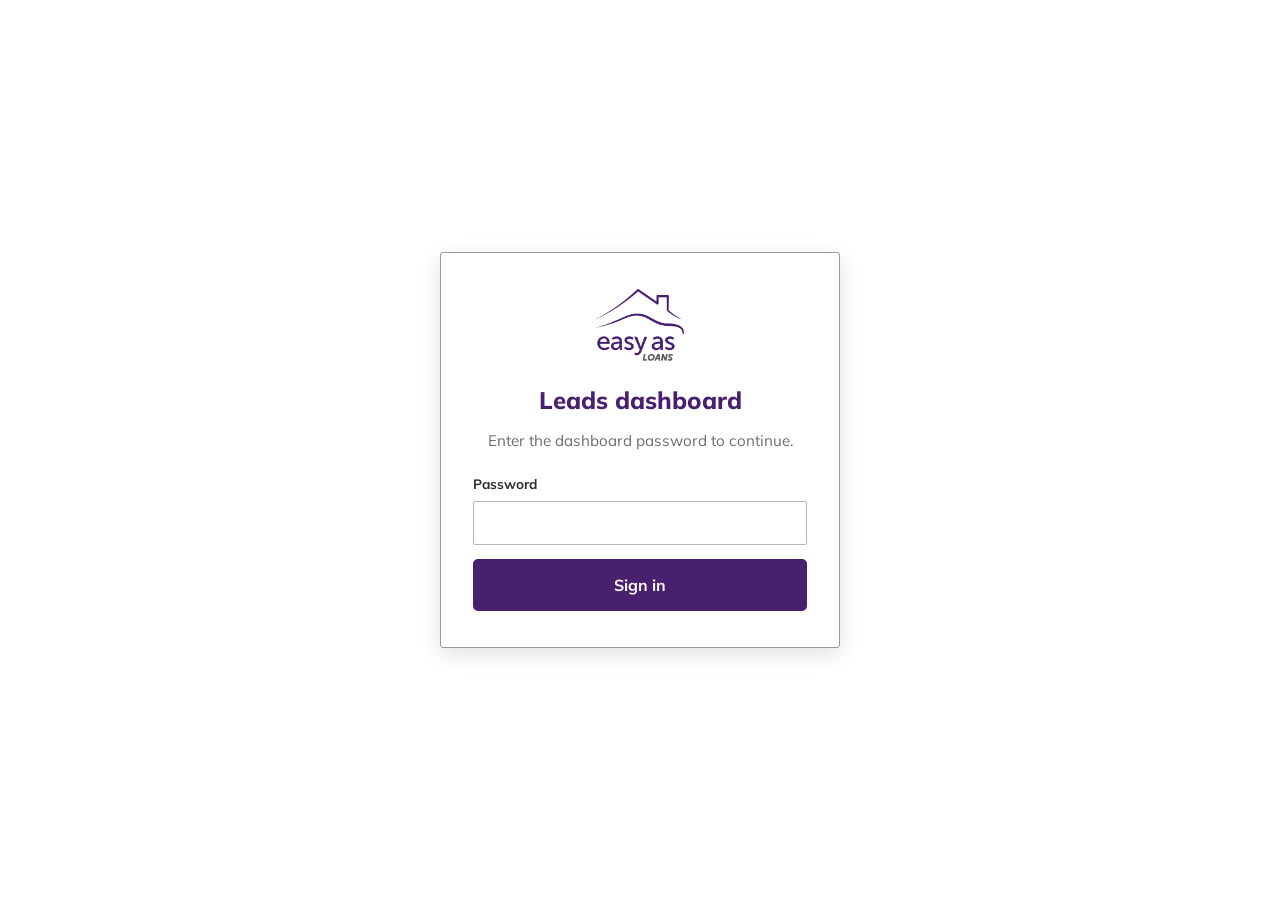
==== commit 2b966dfc: "Multi-user profiles: CEAL/DEAL/JEAL logins sign SMS as Cristian/Daniela/John; show logged-in user" ====
--- a/admin/index.html
+++ b/admin/index.html
@@ -5,6 +5,8 @@
   <meta name="viewport" content="width=device-width, initial-scale=1.0" />
   <meta name="robots" content="noindex, nofollow" />
   <title>Leads — Easy As Loans</title>
+  <link rel="icon" href="/favicon.ico" sizes="any" />
+  <meta name="theme-color" content="#48206E" />
   <link rel="preconnect" href="https://fonts.googleapis.com" />
   <link rel="preconnect" href="https://fonts.gstatic.com" crossorigin />
   <link href="https://fonts.googleapis.com/css2?family=Mulish:ital,wght@0,400;0,500;0,600;0,700;0,800;0,900;1,800;1,900&display=swap" rel="stylesheet" />
@@ -36,6 +38,7 @@
         <span class="admin-title">Leads</span>
       </div>
       <div class="admin-bar-right">
+        <span class="admin-user js-user"></span>
         <span class="admin-count js-count">0 leads</span>
         <button type="button" class="btn btn-ghost js-refresh">Refresh</button>
         <button type="button" class="btn btn-ghost js-logout">Log out</button>
@@ -43,31 +46,11 @@
     </header>
 
     <div class="admin-toolbar">
-      <input type="search" class="admin-search js-search" placeholder="Search name, email, mobile, state…" />
-      <select class="admin-filter js-status-filter">
-        <option value="">All statuses</option>
-        <option value="New">New</option>
-        <option value="Contacted">Contacted</option>
-        <option value="Qualified">Qualified</option>
-        <option value="Won">Won</option>
-        <option value="Lost">Lost</option>
-      </select>
+      <input type="search" class="admin-search js-search" placeholder="Search by name or phone number…" />
     </div>
 
-    <div class="admin-tablewrap">
-      <table class="admin-table">
-        <thead>
-          <tr>
-            <th data-sort="created_at" class="sortable">Received</th>
-            <th data-sort="full_name" class="sortable">Name</th>
-            <th data-sort="loan_type" class="sortable">Type</th>
-            <th data-sort="loan_amount" class="sortable num">Amount</th>
-            <th data-sort="state" class="sortable">State</th>
-            <th data-sort="status" class="sortable">Status</th>
-          </tr>
-        </thead>
-        <tbody class="js-rows"></tbody>
-      </table>
+    <div class="admin-boardwrap">
+      <div class="admin-board js-board"></div>
       <p class="admin-empty js-empty" hidden>No leads yet. They'll appear here as soon as someone completes the form.</p>
     </div>
   </div>
--- a/admin/admin.css
+++ b/admin/admin.css
@@ -1,6 +1,6 @@
 /* Easy As Loans — admin dashboard styles (uses brand vars from styles.css) */
 
-body.admin { background: var(--bg-alt); }
+body.admin { background: #ffffff; }
 
 /* The [hidden] attribute must win over the display rules below */
 .admin-login[hidden], .admin-app[hidden], .drawer[hidden] { display: none !important; }
@@ -27,6 +27,7 @@
 .admin-bar .logo-loans { color: rgba(255,255,255,.8); }
 .admin-title { font-weight: 700; color: rgba(255,255,255,.85); }
 .admin-bar-right { display: flex; align-items: center; gap: 10px; }
+.admin-user { font-size: 0.9rem; font-weight: 800; color: #fff; margin-right: 10px; }
 .admin-count { font-size: 0.85rem; color: rgba(255,255,255,.8); margin-right: 4px; }
 .admin-bar .btn-ghost { color: #fff; border-color: rgba(255,255,255,.45); background: transparent; }
 .admin-bar .btn-ghost:hover { background: rgba(255,255,255,.10); border-color: #fff; }
@@ -39,7 +40,7 @@
 }
 .admin-search { flex: 1; }
 .admin-search, .admin-filter { border-color: var(--border); border-radius: 2px; }
-.admin-search:focus, .admin-filter:focus { outline: none; border-color: var(--purple); }
+.admin-search:focus, .admin-filter:focus { outline: none; border-color: #2563eb; }
 
 /* ------------------------------ Table ---------------------------- */
 .admin-tablewrap { max-width: 1200px; margin: 18px auto 60px; padding: 0 24px; width: 100%; }
@@ -56,14 +57,83 @@
 .admin-table tbody tr:last-child td { border-bottom: none; }
 .admin-name { font-weight: 700; color: var(--ink); }
 
-.badge { display: inline-block; padding: 3px 10px; border-radius: 99px; font-size: 0.76rem; font-weight: 700; border: 1px solid; }
-.badge.New        { color: #1d6fb8; border-color: #bcdcf2; background: #eef6fc; }
-.badge.Contacted  { color: #8a5a00; border-color: #f0dcae; background: #fcf5e6; }
-.badge.Qualified  { color: #5a3a86; border-color: #ddccef; background: #f4eefb; }
-.badge.Won        { color: #1d7a4d; border-color: #b6e0c8; background: #eaf7f0; }
-.badge.Lost       { color: #9a3535; border-color: #e6c3c3; background: #fbeeee; }
+.badge { display: inline-block; padding: 3px 10px; border-radius: 99px; font-size: 0.76rem; font-weight: 700; border: 1px solid; color: var(--grey); border-color: var(--border); background: #f4f4f4; }
+.badge.st-new                 { color: #1d6fb8; border-color: #bcdcf2; background: #eef6fc; }
+.badge.st-attempted-contact-1 { color: #8a5a00; border-color: #f0dcae; background: #fcf5e6; }
+.badge.st-attempted-contact-2 { color: #a35400; border-color: #f0cfa0; background: #fbeedd; }
+.badge.st-attempted-contact-3 { color: #9a3535; border-color: #e6c3c3; background: #fbeeee; }
+.badge.st-converted           { color: #1d7a4d; border-color: #b6e0c8; background: #eaf7f0; }
 
 .admin-empty { text-align: center; color: var(--muted); padding: 40px 0; }
+
+/* ------------------------------ Board ---------------------------- */
+.admin-boardwrap { padding: 18px 24px 44px; }
+.admin-board { display: flex; gap: 16px; align-items: flex-start; overflow-x: auto; padding-bottom: 12px; }
+.col {
+  flex: 0 0 300px; background: #f5f6f8; border: 1px solid #e4e6ea;
+  border-radius: 10px; border-top: 3px solid #b0b4bb;
+}
+.col-head { display: flex; align-items: center; justify-content: space-between; padding: 13px 14px 10px; }
+.col-title { font-weight: 800; font-size: 0.8rem; text-transform: uppercase; letter-spacing: 0.03em; color: var(--grey); }
+.col-count {
+  background: #fff; border: 1px solid var(--border); border-radius: 99px;
+  min-width: 22px; text-align: center; font-size: 0.74rem; font-weight: 800; color: var(--grey); padding: 1px 7px;
+}
+.col-body { padding: 0 10px 12px; display: flex; flex-direction: column; gap: 10px; min-height: 44px; }
+.col-empty { color: var(--muted); font-size: 0.8rem; text-align: center; padding: 14px 0; }
+
+/* Column accent = coloured TOP BORDER only; columns stay neutral otherwise.
+   New + all Attempted Contact = red, Converted = cyan. */
+.col.st-new,
+.col.st-attempted-contact-1,
+.col.st-attempted-contact-2,
+.col.st-attempted-contact-3 { border-top-color: #e0695b; }
+.col.st-converted { border-top-color: #0aa2c4; }
+
+/* Card accents: coloured icon, coloured-outline amount pill (black text),
+   subtle-tint time/state pills (no border, grey/black text inside). */
+.col.st-new .lc-icon,
+.col.st-attempted-contact-1 .lc-icon,
+.col.st-attempted-contact-2 .lc-icon,
+.col.st-attempted-contact-3 .lc-icon { color: #e0695b; }
+.col.st-new .lc-amount,
+.col.st-attempted-contact-1 .lc-amount,
+.col.st-attempted-contact-2 .lc-amount,
+.col.st-attempted-contact-3 .lc-amount { border-color: #e0695b; }
+.col.st-new .lc-time, .col.st-new .lc-state,
+.col.st-attempted-contact-1 .lc-time, .col.st-attempted-contact-1 .lc-state,
+.col.st-attempted-contact-2 .lc-time, .col.st-attempted-contact-2 .lc-state,
+.col.st-attempted-contact-3 .lc-time, .col.st-attempted-contact-3 .lc-state { background: #f9eae7; }
+
+.col.st-converted .lc-icon { color: #0aa2c4; }
+.col.st-converted .lc-amount { border-color: #0aa2c4; }
+.col.st-converted .lc-time, .col.st-converted .lc-state { background: #e6f2f5; }
+
+/* Lead card */
+.lead-card {
+  background: #fff; border: 1px solid #e0e2e6; border-radius: 9px; padding: 12px 12px 10px;
+  cursor: pointer; box-shadow: 0 1px 2px rgba(0,0,0,.04); transition: box-shadow .15s ease, transform .05s ease;
+}
+.lead-card:hover { box-shadow: 0 4px 12px rgba(0,0,0,.12); border-color: #cbced4; }
+.lead-card:active { transform: translateY(1px); }
+.lc-top { display: flex; align-items: center; gap: 8px; padding-bottom: 10px; border-bottom: 1px solid #ececf0; }
+.lc-icon { color: #5b616b; display: flex; flex: 0 0 auto; }
+.lc-icon .li { width: 20px; height: 20px; }
+.lc-name {
+  font-weight: 800; color: var(--ink); font-size: 0.95rem; flex: 1; text-transform: capitalize;
+  overflow: hidden; text-overflow: ellipsis; white-space: nowrap;
+}
+.lc-amount {
+  font-weight: 800; color: #2b2f36; font-size: 0.8rem; border: 1px solid #cdd0d5;
+  background: #fff; border-radius: 99px; padding: 2px 10px; white-space: nowrap; flex: 0 0 auto;
+}
+.lc-rows { margin-top: 10px; display: flex; flex-direction: column; gap: 4px; }
+.lc-row { display: flex; justify-content: space-between; gap: 10px; font-size: 0.83rem; }
+.lc-k { color: var(--muted); }
+.lc-v { color: var(--ink); font-weight: 600; overflow: hidden; text-overflow: ellipsis; white-space: nowrap; }
+.lc-foot { margin-top: 11px; display: flex; align-items: center; justify-content: space-between; }
+.lc-time { font-size: 0.73rem; color: var(--muted); background: #eef0f2; border-radius: 99px; padding: 2px 8px; }
+.lc-state { font-size: 0.73rem; font-weight: 800; color: var(--grey); background: #eef0f2; border-radius: 99px; padding: 2px 8px; }
 
 /* ------------------------------ Drawer --------------------------- */
 .drawer { position: fixed; inset: 0; z-index: 100; }
@@ -78,25 +148,48 @@
 .drawer-close { position: absolute; top: 14px; right: 16px; width: 38px; height: 38px; border: none; background: transparent; font-size: 1.9rem; color: var(--muted); border-radius: 6px; cursor: pointer; }
 .drawer-close:hover { color: var(--purple); }
 
-.detail-name { font-size: 1.5rem; font-weight: 800; color: var(--purple); }
+.detail-name { font-size: 1.5rem; font-weight: 800; color: #1f2430; }
 .detail-meta { color: var(--muted); font-size: 0.85rem; margin-top: 4px; }
 .detail-section { margin-top: 24px; }
 .detail-section h3 { font-size: 0.76rem; text-transform: uppercase; letter-spacing: 0.06em; color: var(--muted); font-weight: 800; margin-bottom: 10px; }
 .detail-row { display: flex; justify-content: space-between; gap: 16px; padding: 9px 0; border-bottom: 1px solid var(--line); font-size: 0.95rem; }
 .detail-row .k { color: var(--grey); }
 .detail-row .v { font-weight: 700; color: var(--ink); text-align: right; word-break: break-word; }
-.detail-row .v a { color: var(--purple); }
+.detail-row .v a { color: #2563eb; }
 .detail-actions { margin-top: 26px; display: flex; align-items: center; gap: 10px; }
 .detail-actions label { font-size: 0.85rem; font-weight: 700; color: var(--ink); }
 .detail-actions select { font-family: inherit; padding: 10px 12px; border: 1px solid var(--border); border-radius: 2px; font-weight: 700; color: var(--ink); }
-.detail-actions select:focus { outline: none; border-color: var(--purple); }
+.detail-actions select:focus { outline: none; border-color: #2563eb; }
 .drawer-panel { border-left: 1px solid #999; }
 .detail-cta .btn { border-radius: 2px; }
 .detail-cta { margin-top: 22px; display: flex; gap: 10px; }
+.detail-cta .btn-primary { background: #2b2f36; border-color: #2b2f36; color: #fff; }
+.detail-cta .btn-primary:hover { background: #1f2329; border-color: #1f2329; }
+
+/* Auto-saving notes */
+.detail-notes { margin-top: 24px; }
+.detail-notes h3 { display: flex; align-items: center; gap: 8px; }
+.notes-state { font-size: 0.72rem; font-weight: 700; color: var(--muted); text-transform: none; letter-spacing: 0; }
+.notes-input {
+  width: 100%; min-height: 120px; resize: vertical; font-family: inherit; font-size: 0.92rem;
+  line-height: 1.5; color: var(--ink); padding: 12px 13px; border: 1px solid var(--border);
+  border-radius: 4px; background: #fff;
+}
+.notes-input:focus { outline: none; border-color: #2563eb; }
+
+/* Destructive action, set apart from the primary CTAs */
+.detail-danger { margin-top: 28px; padding-top: 18px; border-top: 1px solid var(--line); }
+.btn-delete {
+  font-family: inherit; font-weight: 700; font-size: 0.9rem; cursor: pointer;
+  color: #9a3535; background: #fff; border: 1px solid #e0b8b8; border-radius: 2px;
+  padding: 10px 16px;
+}
+.btn-delete:hover { background: #fbeeee; border-color: #c97b7b; }
+.btn-delete:disabled { opacity: 0.6; cursor: default; }
 
 @media (max-width: 640px) {
-  .admin-toolbar { flex-direction: column; }
-  .admin-table th:nth-child(4), .admin-table td:nth-child(4) { display: none; } /* hide Amount on small screens */
+  .admin-boardwrap { padding: 14px 12px 40px; }
+  .col { flex-basis: 82vw; }
   .drawer-panel { padding: 26px 20px; }
 }
 
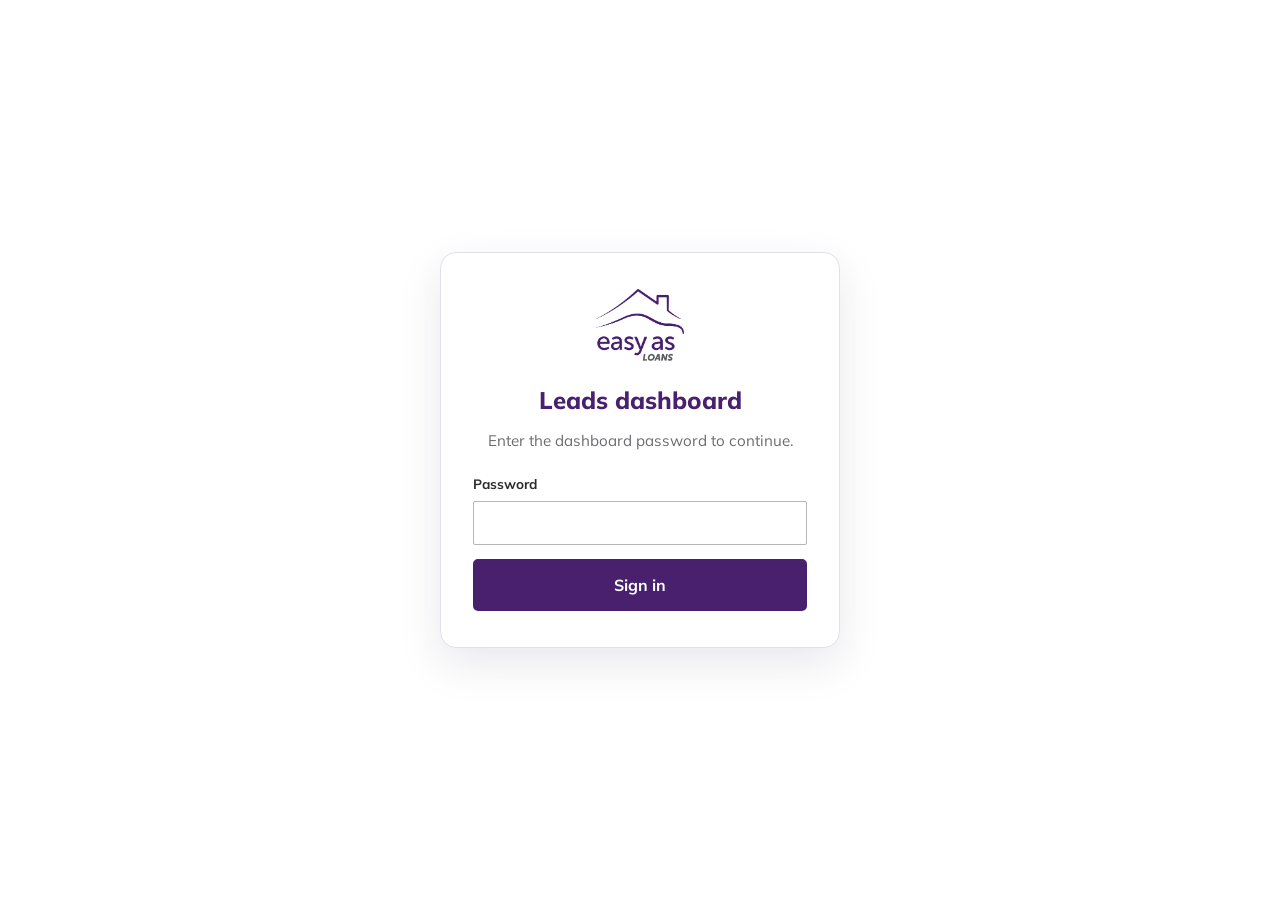
==== commit f142d77d: "CRM: refresh to the finalised style system - Unified #cbc5d6 borders and 10-14px rounded corners on " ====
--- a/admin/index.html
+++ b/admin/index.html
@@ -9,7 +9,7 @@
   <meta name="theme-color" content="#48206E" />
   <link rel="preconnect" href="https://fonts.googleapis.com" />
   <link rel="preconnect" href="https://fonts.gstatic.com" crossorigin />
-  <link href="https://fonts.googleapis.com/css2?family=Mulish:ital,wght@0,400;0,500;0,600;0,700;0,800;0,900;1,800;1,900&display=swap" rel="stylesheet" />
+  <link href="https://fonts.googleapis.com/css2?family=Mulish:ital,wght@0,400;0,500;0,600;0,700;0,800;0,900;1,400;1,500;1,600;1,800;1,900&display=swap" rel="stylesheet" />
   <link rel="stylesheet" href="../styles.css" />
   <link rel="stylesheet" href="admin.css" />
 </head>
--- a/styles.css
+++ b/styles.css
@@ -11,17 +11,24 @@
   --purple-line: #e6dff0;
   --grey: #58595b;
   --ink: #2c2c2f;
+  --ink-strong: #1a1a1c;  /* near-black for editorial serif titles */
   --muted: #6c6c70;
   --white: #ffffff;
-  --bg-alt: #f7f5fa;
+  --cream: #f2f2f4;       /* very light grey page tint */
+  --cream-deep: #eaeaee;
+  --mint: #2fa877;        /* fresh secondary accent */
+  --mint-tint: #e6f4ed;
+  --bg-alt: #f2f2f4;      /* very light grey alt-section background */
+  --footer-bg: #1c1c20;   /* dark charcoal footer */
   --line: #e7e4ec;
   --border: #b6b6b6;     /* neutral hairline for form controls */
   --track: #d4d4d4;      /* neutral grey for bars/sliders */
-  --hero-bg: #e9e3f4;    /* soft brand lavender for the hero band */
+  --hero-bg: #efeae0;    /* warm cream hero band */
   --radius: 5px;
   --maxw: 1140px;
   --pad: 24px;
   --font: "Mulish", Arial, "Helvetica Neue", Helvetica, sans-serif;
+  --font-display: "Mulish", Arial, "Helvetica Neue", Helvetica, sans-serif;
 }
 
 /* ----------------------------- Reset ----------------------------- */
@@ -54,10 +61,11 @@
   margin-bottom: 18px;
 }
 .section-title {
-  font-size: clamp(1.7rem, 3.4vw, 2.4rem);
+  font-family: var(--font-display);
+  font-size: clamp(1.8rem, 3.4vw, 2.5rem);
   font-weight: 800;
-  letter-spacing: -0.01em;
-  color: var(--purple);
+  letter-spacing: -0.02em;
+  color: var(--ink-strong);
 }
 .section-sub {
   margin-top: 14px;
@@ -138,7 +146,7 @@
   z-index: 50;
   background: rgba(255,255,255,.96);
   backdrop-filter: saturate(140%) blur(6px);
-  border-bottom: 1px solid var(--line);
+  border-bottom: 1px solid #cbc5d6;
 }
 .header-inner {
   display: flex;
@@ -148,6 +156,7 @@
   gap: 18px;
 }
 .header-actions { display: flex; align-items: center; gap: 18px; }
+.header-cta-mob { display: none; }
 .header-phone { display: flex; flex-direction: column; text-align: right; line-height: 1.2; }
 .header-phone-label { font-size: 0.72rem; color: var(--muted); letter-spacing: .02em; }
 .header-phone-number { font-size: 1.15rem; font-weight: 800; color: var(--purple); }
@@ -170,7 +179,7 @@
 
 /* ------------------------------ Hero ----------------------------- */
 .hero {
-  background: var(--hero-bg);
+  background: var(--white);
   padding: clamp(28px, 4vw, 52px) 0 clamp(56px, 8vw, 96px);
 }
 .hero-inner {
@@ -180,11 +189,12 @@
   gap: clamp(32px, 5vw, 64px);
 }
 .hero-title {
-  font-size: clamp(2.4rem, 5.6vw, 4.2rem);
+  font-family: var(--font-display);
+  font-size: clamp(2.4rem, 5.4vw, 4rem);
   font-weight: 800;
   letter-spacing: -0.03em;
-  line-height: 1.04;
-  color: var(--purple);
+  line-height: 1.05;
+  color: var(--ink-strong);
 }
 .hero-prompt {
   display: flex; align-items: center; gap: 9px;
@@ -198,19 +208,24 @@
   display: grid; grid-template-columns: repeat(4, 1fr); gap: 12px;
   margin-top: 14px;
 }
+.finance-cards--three { grid-template-columns: repeat(3, 1fr); }
+/* Illustrated icon images */
+.fcard-img { height: 58px; width: auto; max-width: 100%; object-fit: contain; }
 .fcard {
-  display: flex; flex-direction: column; align-items: flex-start; gap: 18px;
-  padding: 16px 14px; min-height: 132px;
-  background: var(--white); border: 1px solid var(--border); border-radius: 6px;
-  font-family: inherit; cursor: pointer; text-align: left;
-}
-.fcard:hover { border-color: var(--purple); }
+  display: flex; flex-direction: column; align-items: center; justify-content: center; gap: 14px;
+  padding: 20px 14px; aspect-ratio: 1 / 1; min-width: 0;
+  background: var(--white); border: 1px solid #cbc5d6; border-radius: 16px;
+  box-shadow: 0 8px 22px rgba(44,32,64,.09);
+  font-family: inherit; cursor: pointer; text-align: center;
+  transition: box-shadow .16s ease, transform .16s ease;
+}
+.fcard:hover { box-shadow: 0 14px 30px rgba(44,32,64,.16); transform: translateY(-3px); }
 .fcard-ico {
   display: inline-flex; align-items: center; justify-content: center;
   width: 50px; height: 50px; color: var(--purple);
 }
 .fcard-ico svg { width: 50px; height: 50px; }
-.fcard-label { font-weight: 800; font-size: 0.95rem; color: var(--ink); margin-top: auto; }
+.fcard-label { font-weight: 800; font-size: 0.95rem; color: var(--ink); margin-top: 0; }
 
 /* Trust row */
 .hero-trust {
@@ -218,7 +233,7 @@
   display: flex; flex-wrap: wrap; gap: 12px 26px;
 }
 .hero-trust li { display: flex; align-items: center; gap: 9px; font-size: 0.92rem; font-weight: 600; color: var(--grey); }
-.trust-ico { width: 22px; height: 22px; color: var(--purple); flex: 0 0 auto; }
+.trust-ico { height: 22px; width: auto; color: var(--purple); flex: 0 0 auto; }
 
 /* Figure: photo + purple square + accent rays */
 .hero-media { display: flex; justify-content: flex-end; }
@@ -235,16 +250,31 @@
 }
 
 /* ----------------------------- Reviews --------------------------- */
-.reviews { padding: clamp(56px, 8vw, 90px) 0; background: var(--bg-alt); overflow: hidden; }
-.reviews-head { margin-bottom: 40px; }
+.reviews { padding: clamp(56px, 8vw, 90px) 0; background: var(--white); overflow: hidden; }
+.reviews-head { margin-bottom: 44px; }
+.reviews-head--center { text-align: center; max-width: 640px; margin-left: auto; margin-right: auto; }
+.reviews-head--center .section-sub { margin-left: auto; margin-right: auto; }
+
+/* Staggered wall of customer photos, scrolling infinitely left */
+.wall-row { overflow: hidden; width: 100%; height: 560px; --card-w: 232px; }
+.wall-track { display: flex; gap: 12px; width: max-content; align-items: center; height: 100%; animation: logos-left 48s linear infinite; }
+.wall-col { display: flex; flex-direction: column; gap: 12px; flex: 0 0 auto; width: var(--card-w); }
+.wall-card { width: var(--card-w); border-radius: 20px; overflow: hidden; box-shadow: 0 16px 34px rgba(44,32,64,.16); background: var(--purple-tint); }
+.wall-card img { width: 100%; height: 100%; object-fit: cover; display: block; }
+.wall-card--tall { height: 440px; }
+.wall-card--short { height: 215px; }
+/* vertical stagger per column */
+.wall-col:nth-child(4n+1) { transform: translateY(-34px); }
+.wall-col:nth-child(4n+2) { transform: translateY(38px); }
+.wall-col:nth-child(4n+3) { transform: translateY(14px); }
+.wall-col:nth-child(4n)   { transform: translateY(-22px); }
+
+.reviews-cta { margin-top: 46px; display: flex; flex-direction: column; align-items: center; gap: 14px; text-align: center; }
 
 .marquee {
   position: relative;
   width: 100%;
   overflow: hidden;
-  /* Soft fade on the edges, solid colours only (no gradient fill on content) */
-  -webkit-mask-image: linear-gradient(to right, transparent, #000 8%, #000 92%, transparent);
-          mask-image: linear-gradient(to right, transparent, #000 8%, #000 92%, transparent);
 }
 .marquee-track {
   display: flex;
@@ -252,7 +282,9 @@
   width: max-content;
   animation: marquee-scroll 60s linear infinite;
 }
-.marquee:hover .marquee-track { animation-play-state: paused; }
+@media (hover: hover) {
+  .marquee:hover .marquee-track { animation-play-state: paused; }
+}
 
 @keyframes marquee-scroll {
   from { transform: translateX(0); }
@@ -262,11 +294,12 @@
 .review-card {
   margin: 0;
   width: 300px;
-  height: 380px;
+  height: 384px;
   flex: 0 0 auto;
-  background: var(--purple-tint);
-  border: 1px solid var(--line);
-  border-radius: var(--radius);
+  background: var(--white);
+  border: none;
+  border-radius: 16px;
+  box-shadow: 0 14px 30px rgba(44, 32, 64, 0.12);
   overflow: hidden;
 }
 .review-photo { width: 100%; height: 100%; object-fit: cover; display: block; }
@@ -317,61 +350,179 @@
 .process-heading { font-size: 1.1rem; font-weight: 800; color: var(--ink); margin-bottom: 8px; }
 .process-step p { color: var(--grey); font-size: 0.95rem; }
 
+/* --------------------- Hero lede + numbered steps ---------------- */
+.hero-lede { margin-top: 18px; max-width: 46ch; font-size: 1.1rem; line-height: 1.6; color: var(--grey); }
+
+.steps { padding: clamp(56px, 8vw, 96px) 0; background: var(--white); }
+.steps-head { text-align: center; max-width: 640px; margin: 0 auto; }
+.steps-head .section-sub { margin: 14px auto 0; }
+.steps-layout { display: grid; grid-template-columns: 1fr 1fr; gap: clamp(32px, 5vw, 60px); align-items: center; margin-top: 46px; }
+.steps-media img { width: 100%; height: auto; }
+.steps-grid { list-style: none; margin: 0; padding: 0; display: grid; grid-template-columns: 1fr; gap: 30px; }
+.step { display: grid; grid-template-columns: 60px 1fr; gap: 18px; align-items: start; text-align: left; }
+.step-ico { color: var(--purple); }
+.step-ico svg, .step-ico img { height: 56px; width: 56px; object-fit: contain; aspect-ratio: 1 / 1; display: block; }
+.step-h { font-size: 1.05rem; font-weight: 400; color: var(--ink); line-height: 1.5; }
+.step-n { color: var(--purple); font-weight: 800; margin-right: 5px; }
+.steps-cta { margin-top: 50px; display: flex; flex-direction: column; align-items: center; gap: 10px; }
+.steps-cta-note { font-size: 0.9rem; color: var(--muted); font-style: italic; font-weight: 400; }
+
+/* ---------------------------- Lender wall ------------------------ */
+.lenders { background: var(--white); padding: clamp(44px, 6vw, 70px) 0; border-top: 1px solid var(--line); border-bottom: 1px solid var(--line); overflow: hidden; }
+.lenders-kicker { text-align: center; font-weight: 700; font-size: 1rem; color: var(--muted); margin-bottom: 34px; }
+.logo-rows { display: flex; flex-direction: column; gap: 18px; }
+.logo-row { overflow: hidden; width: 100%; }
+.logo-track { display: flex; width: max-content; align-items: center; }
+.logo-track--left { animation: logos-left 42s linear infinite; }
+.logo-track--right { animation: logos-right 42s linear infinite; }
+@keyframes logos-left { from { transform: translateX(0); } to { transform: translateX(-50%); } }
+@keyframes logos-right { from { transform: translateX(-50%); } to { transform: translateX(0); } }
+.logo-cell { flex: 0 0 auto; display: flex; align-items: center; justify-content: center; height: 54px; padding: 0 clamp(20px, 3vw, 42px); }
+.logo-cell img { height: 34px; width: auto; max-width: 150px; object-fit: contain; }
+.lenders-title { text-align: center; margin-bottom: 12px; }
+.lenders-sub { text-align: center; max-width: 52ch; margin: 0 auto 36px; font-weight: 400; color: var(--muted); font-size: 1.05rem; line-height: 1.6; }
+.lenders-cta { margin-top: 40px; display: flex; flex-direction: column; align-items: center; gap: 14px; text-align: center; }
+.lenders-cta-note { font-style: italic; font-weight: 400; color: var(--muted); font-size: 0.95rem; }
+.lenders-btn { border-radius: 999px; padding: 15px 34px; }
+
+/* ------------------------ Problem / solution --------------------- */
+.contrast { padding: clamp(56px, 8vw, 96px) 0; background: var(--white); }
+.contrast-head { text-align: center; max-width: 640px; margin: 0 auto; }
+.contrast-head .section-sub { margin-left: auto; margin-right: auto; }
+.contrast-grid { margin-top: 46px; display: grid; grid-template-columns: 1fr 1fr; gap: 24px; }
+.contrast-col { border-radius: 12px; padding: 34px 32px; border: 1px solid var(--line); }
+.contrast-old { background: var(--cream); }
+.contrast-new { background: var(--purple); border-color: var(--purple); }
+.contrast-tag {
+  display: inline-block; font-weight: 800; font-size: 0.72rem; letter-spacing: .12em;
+  text-transform: uppercase; padding: 7px 13px; border-radius: 999px; margin-bottom: 24px;
+}
+.contrast-tag-old { background: #e8e1d5; color: var(--muted); }
+.contrast-tag-new { background: rgba(255,255,255,.16); color: #fff; }
+.contrast-list { list-style: none; margin: 0; padding: 0; display: flex; flex-direction: column; gap: 17px; }
+.contrast-list li { position: relative; padding-left: 34px; font-size: 1.02rem; line-height: 1.5; }
+.contrast-old .contrast-list li { color: var(--grey); }
+.contrast-new .contrast-list li { color: rgba(255,255,255,.92); }
+.contrast-list li::before {
+  position: absolute; left: 0; top: 0; width: 22px; height: 22px; border-radius: 50%;
+  display: flex; align-items: center; justify-content: center; font-size: 0.8rem; font-weight: 900;
+}
+.contrast-old .contrast-list li::before { content: "\2715"; background: #e2d6d6; color: #a4595e; }
+.contrast-new .contrast-list li::before { content: "\2713"; background: rgba(123,224,176,.22); color: #7be0b0; }
+
+/* ----------------------------- Calculator ------------------------ */
+.calc { padding: clamp(56px, 8vw, 96px) 0; background: var(--bg-alt); }
+.calc-head { text-align: center; max-width: 660px; margin: 0 auto; }
+.calc-head .section-sub { margin: 14px auto 0; }
+.calc-card {
+  margin-top: 46px; display: grid; grid-template-columns: 1.2fr 1fr;
+  background: var(--white); border: 1px solid var(--line); border-radius: 16px;
+  overflow: hidden; box-shadow: 0 20px 54px rgba(44,32,64,.09);
+}
+.calc-controls { padding: clamp(28px, 4vw, 44px); display: flex; flex-direction: column; gap: 30px; }
+.calc-field { display: flex; flex-direction: column; }
+.calc-label-row { display: flex; justify-content: space-between; align-items: baseline; margin-bottom: 14px; gap: 12px; }
+.calc-label-row label, .calc-label { font-weight: 800; font-size: 0.98rem; color: var(--ink); }
+.calc-muted { color: var(--muted); font-weight: 600; }
+.calc-out { font-family: var(--font-display); font-size: 1.4rem; font-weight: 800; color: var(--purple); white-space: nowrap; }
+.calc-slider {
+  -webkit-appearance: none; appearance: none; width: 100%; height: 6px;
+  border-radius: 999px; background: var(--track); outline: none;
+}
+.calc-slider::-webkit-slider-thumb {
+  -webkit-appearance: none; appearance: none; width: 24px; height: 24px; border-radius: 50%;
+  background: var(--purple); cursor: pointer; border: 3px solid #fff; box-shadow: 0 2px 7px rgba(0,0,0,.22);
+}
+.calc-slider::-moz-range-thumb {
+  width: 24px; height: 24px; border-radius: 50%;
+  background: var(--purple); cursor: pointer; border: 3px solid #fff; box-shadow: 0 2px 7px rgba(0,0,0,.22);
+}
+.calc-ends { display: flex; justify-content: space-between; margin-top: 10px; font-size: 0.8rem; color: var(--muted); font-weight: 600; }
+.calc-freq { display: grid; grid-template-columns: repeat(3, 1fr); gap: 8px; margin-top: 2px; }
+.calc-freq-btn {
+  padding: 12px 8px; border: 1px solid var(--border); background: #fff; border-radius: 8px;
+  font-family: inherit; font-weight: 700; font-size: 0.9rem; color: var(--ink); cursor: pointer;
+  transition: background-color .15s ease, color .15s ease, border-color .15s ease;
+}
+.calc-freq-btn:hover { border-color: var(--purple); }
+.calc-freq-btn.is-active { background: var(--purple); border-color: var(--purple); color: #fff; }
+.calc-result {
+  background: var(--purple); color: #fff; padding: clamp(30px, 4vw, 44px);
+  display: flex; flex-direction: column; justify-content: center; text-align: center;
+}
+.calc-result-label { font-size: 0.95rem; color: rgba(255,255,255,.82); font-weight: 700; }
+.calc-result-num { font-family: var(--font-display); font-size: clamp(2.9rem, 6vw, 4rem); font-weight: 800; letter-spacing: -0.02em; line-height: 1; margin: 12px 0 8px; }
+.calc-result-sub { font-size: 0.9rem; color: rgba(255,255,255,.82); }
+.calc-result .btn { margin-top: 26px; }
+.calc-result .btn-primary { background: #fff; color: var(--purple); border-color: #fff; }
+.calc-result .btn-primary:hover { background: var(--purple-tint); border-color: var(--purple-tint); }
+.calc-disclaimer { margin-top: 16px; font-size: 0.75rem; color: rgba(255,255,255,.64); line-height: 1.5; }
+
 /* ------------------------------- FAQ ----------------------------- */
-.faq { padding: clamp(56px, 8vw, 96px) 0; }
-.faq-inner { max-width: 820px; }
-.faq-list { margin-top: 36px; border-top: 1px solid var(--line); }
+.faq { padding: clamp(48px, 7vw, 90px) 0; background: var(--bg-alt); }
+.faq-inner {
+  max-width: 940px;
+  background: var(--white);
+  border: 1px solid var(--line);
+  border-radius: 18px;
+  padding: clamp(26px, 4vw, 54px);
+  box-shadow: 0 14px 40px rgba(44,32,64,.06);
+}
+.faq .section-title { margin-bottom: 8px; }
+.faq-list { margin-top: 26px; border-top: 1px solid var(--line); }
 .faq-item { border-bottom: 1px solid var(--line); }
 .faq-item summary {
   list-style: none;
   cursor: pointer;
-  padding: 22px 40px 22px 0;
+  padding: 24px 48px 24px 0;
   position: relative;
-  font-weight: 700;
+  font-weight: 800;
   font-size: 1.08rem;
-  color: var(--ink);
+  color: var(--ink-strong);
 }
 .faq-item summary::-webkit-details-marker { display: none; }
 .faq-item summary::after {
   content: "+";
   position: absolute;
-  right: 4px;
+  right: 6px;
   top: 50%;
   transform: translateY(-50%);
-  font-size: 1.5rem;
-  font-weight: 400;
+  font-size: 1.7rem;
+  font-weight: 300;
   color: var(--purple);
   line-height: 1;
 }
 .faq-item[open] summary::after { content: "–"; }
-.faq-item[open] summary { color: var(--purple); }
-.faq-body { padding: 0 40px 24px 0; }
+.faq-body { padding: 0 48px 26px 0; }
 .faq-body p { color: var(--grey); }
 
 /* ---------------------------- CTA band --------------------------- */
 .cta-band { background: var(--purple); color: var(--white); padding: clamp(52px, 7vw, 84px) 0; }
 .cta-inner { max-width: 720px; }
-.cta-title { font-size: clamp(1.7rem, 3.4vw, 2.4rem); font-weight: 800; color: var(--white); }
+.cta-title { font-family: var(--font-display); font-size: clamp(1.8rem, 3.4vw, 2.5rem); font-weight: 800; letter-spacing: -0.02em; color: var(--white); }
 .cta-text { margin-top: 12px; color: rgba(255,255,255,.85); font-size: 1.05rem; }
 .cta-actions { margin-top: 28px; display: flex; flex-wrap: wrap; gap: 14px; }
 
 /* ----------------------------- Footer ---------------------------- */
-.site-footer { background: var(--purple); color: rgba(255,255,255,.82); }
+.site-footer { background: var(--footer-bg); color: rgba(255,255,255,.72); }
 .footer-inner {
   display: grid;
-  grid-template-columns: 2fr 1fr 1fr 1.4fr;
+  grid-template-columns: 1.9fr 1fr 1fr 1fr;
   gap: 40px;
-  padding-top: 64px;
-  padding-bottom: 48px;
-}
-.footer-tag { margin-top: 18px; max-width: 34ch; color: rgba(255,255,255,.72); font-size: 0.95rem; }
-.footer-col { display: flex; flex-direction: column; gap: 10px; }
-.footer-h { font-size: 0.8rem; text-transform: uppercase; letter-spacing: 0.14em; color: rgba(255,255,255,.55); font-weight: 700; margin-bottom: 6px; }
-.footer-col a { color: rgba(255,255,255,.85); transition: color .15s ease; }
+  padding-top: 68px;
+  padding-bottom: 52px;
+}
+.footer-tag { margin-top: 18px; max-width: 34ch; color: rgba(255,255,255,.6); font-size: 0.95rem; line-height: 1.6; }
+.footer-contact { display: flex; flex-direction: column; gap: 8px; margin-top: 26px; }
+.footer-contact a { color: rgba(255,255,255,.85); transition: color .15s ease; }
+.footer-contact a:hover { color: var(--white); }
+.footer-col { display: flex; flex-direction: column; gap: 12px; }
+.footer-h { font-size: 0.92rem; letter-spacing: 0; color: var(--white); font-weight: 800; margin-bottom: 8px; }
+.footer-col a { color: rgba(255,255,255,.8); transition: color .15s ease; }
 .footer-col a:hover { color: var(--white); }
-.footer-static { color: rgba(255,255,255,.72); }
-
-.footer-legal { border-top: 1px solid rgba(255,255,255,.15); padding: 26px 0 36px; }
+.footer-static { color: rgba(255,255,255,.6); }
+
+.footer-legal { border-top: 1px solid rgba(255,255,255,.12); padding: 26px 0 40px; }
 .footer-licence { font-weight: 700; color: var(--white); font-size: 0.92rem; }
 .footer-disclaimer { margin-top: 10px; font-size: 0.82rem; color: rgba(255,255,255,.6); max-width: 90ch; }
 .footer-copy { margin-top: 14px; font-size: 0.82rem; color: rgba(255,255,255,.6); }
@@ -530,7 +681,7 @@
 
 @media (prefers-reduced-motion: reduce) {
   html { scroll-behavior: auto; }
-  .marquee-track { animation: none; }
+  .marquee-track, .logo-track, .river-track { animation: none; }
 }
 
 /* ---------------------------- Responsive ------------------------- */
@@ -542,11 +693,17 @@
   .why-grid { grid-template-columns: repeat(2, 1fr); }
   .process-steps { grid-template-columns: repeat(2, 1fr); }
   .footer-inner { grid-template-columns: 1fr 1fr; gap: 32px; }
+  .contrast-grid { grid-template-columns: 1fr; }
+  .calc-card { grid-template-columns: 1fr; }
+  .steps-layout { grid-template-columns: 1fr; gap: 34px; }
+  .steps-media { max-width: 440px; margin: 0 auto; }
 }
 @media (max-width: 640px) {
   .header-phone-label { display: none; }
   .header-actions { gap: 12px; }
   .header-phone-number { font-size: 1rem; }
+  .header-cta-desk { display: none; }
+  .header-cta-mob { display: inline-flex; padding: 10px 15px; font-size: 0.9rem; }
   .site-header .logo-img { height: 44px; }
   .footer-brand .logo-img { height: 56px; }
   .why-grid { grid-template-columns: 1fr; }
@@ -559,9 +716,35 @@
   .choice { min-height: 0; padding: 18px; }
   .step-title { font-size: 1.25rem; }
   .slider-value { font-size: 1.9rem; }
-  .finance-cards { grid-template-columns: 1fr 1fr; }
+  .finance-cards, .finance-cards--three { grid-template-columns: 1fr; gap: 12px; }
+  .fcard {
+    aspect-ratio: auto; flex-direction: row; align-items: center; justify-content: flex-start;
+    gap: 18px; text-align: left; padding: 16px 20px;
+  }
+  .fcard-img { height: 46px; }
+  .fcard-label { font-size: 1.05rem; }
   .hero-trust { flex-direction: column; gap: 12px; }
-}
-@media (max-width: 420px) {
-  .header-actions .btn-primary { display: none; } /* keep header clean; phone + hero CTA remain */
-}
+  .steps-grid { gap: 24px; }
+  .step { grid-template-columns: 50px 1fr; gap: 15px; }
+  .step-ico svg, .step-ico img { width: 48px; height: 48px; }
+  .step-h { font-size: 1.02rem; }
+  .logo-track--left { animation-duration: 24s; }
+  .logo-track--right { animation-duration: 24s; }
+  .logo-cell { height: 46px; padding: 0 22px; }
+  .logo-cell img { height: 28px; max-width: 120px; }
+  .wall-row { height: 400px; --card-w: 168px; }
+  .wall-track { gap: 10px; animation-duration: 34s; }
+  .wall-col { gap: 10px; }
+  .wall-card { border-radius: 16px; }
+  .wall-card--tall { height: 314px; }
+  .wall-card--short { height: 152px; }
+  .wall-col:nth-child(4n+1) { transform: translateY(-22px); }
+  .wall-col:nth-child(4n+2) { transform: translateY(26px); }
+  .wall-col:nth-child(4n+3) { transform: translateY(10px); }
+  .wall-col:nth-child(4n)   { transform: translateY(-14px); }
+  .calc-freq { grid-template-columns: 1fr; }
+}
+@media (max-width: 380px) {
+  .header-phone-number { font-size: 0.92rem; }
+  .header-cta-mob { padding: 9px 12px; font-size: 0.85rem; }
+}
--- a/admin/admin.css
+++ b/admin/admin.css
@@ -9,8 +9,8 @@
 .admin-login { min-height: 100vh; display: flex; align-items: center; justify-content: center; padding: 24px; }
 .login-card {
   width: 100%; max-width: 400px; background: var(--white);
-  border: 1px solid #999; border-radius: 3px; padding: 36px 32px;
-  box-shadow: 0 6px 22px rgba(0,0,0,.12);
+  border: 1px solid #e4e0ea; border-radius: 16px; padding: 36px 32px;
+  box-shadow: 0 16px 44px rgba(44,32,64,.10);
   display: flex; flex-direction: column; gap: 14px; text-align: center;
 }
 .login-title { font-size: 1.5rem; font-weight: 800; color: var(--purple); }
@@ -35,12 +35,11 @@
 /* ----------------------------- Toolbar --------------------------- */
 .admin-toolbar { display: flex; gap: 12px; padding: 20px 24px 0; max-width: 1200px; margin: 0 auto; width: 100%; }
 .admin-search, .admin-filter {
-  font-family: inherit; font-size: 0.95rem; padding: 11px 14px;
-  border: 1px solid var(--line); border-radius: var(--radius); background: #fff; color: var(--ink);
+  font-family: inherit; font-size: 0.95rem; padding: 12px 14px;
+  border: 1px solid #cbc5d6; border-radius: 10px; background: #fff; color: var(--ink);
 }
 .admin-search { flex: 1; }
-.admin-search, .admin-filter { border-color: var(--border); border-radius: 2px; }
-.admin-search:focus, .admin-filter:focus { outline: none; border-color: #2563eb; }
+.admin-search:focus, .admin-filter:focus { outline: none; border-color: var(--purple); box-shadow: 0 0 0 3px var(--purple-tint); }
 
 /* ------------------------------ Table ---------------------------- */
 .admin-tablewrap { max-width: 1200px; margin: 18px auto 60px; padding: 0 24px; width: 100%; }
@@ -70,8 +69,8 @@
 .admin-boardwrap { padding: 18px 24px 44px; }
 .admin-board { display: flex; gap: 16px; align-items: flex-start; overflow-x: auto; padding-bottom: 12px; }
 .col {
-  flex: 0 0 300px; background: #f5f6f8; border: 1px solid #e4e6ea;
-  border-radius: 10px; border-top: 3px solid #b0b4bb;
+  flex: 0 0 300px; background: #f2f2f4; border: 1px solid #e7e4ec;
+  border-radius: 14px; border-top: 3px solid #b0b4bb;
 }
 .col-head { display: flex; align-items: center; justify-content: space-between; padding: 13px 14px 10px; }
 .col-title { font-weight: 800; font-size: 0.8rem; text-transform: uppercase; letter-spacing: 0.03em; color: var(--grey); }
@@ -109,12 +108,19 @@
 .col.st-converted .lc-amount { border-color: #0aa2c4; }
 .col.st-converted .lc-time, .col.st-converted .lc-state { background: #e6f2f5; }
 
+/* Dealers column: green accent (a distinct category from the lead columns) */
+.col.st-dealers { border-top-color: #2e9e5b; }
+.col.st-dealers .lc-icon { color: #2e9e5b; }
+.col.st-dealers .lc-amount { border-color: #2e9e5b; }
+.col.st-dealers .lc-time, .col.st-dealers .lc-state { background: #e7f4ec; }
+.dealer-card .lc-state { font-size: .68rem; letter-spacing: .05em; color: #217a45; }
+
 /* Lead card */
 .lead-card {
-  background: #fff; border: 1px solid #e0e2e6; border-radius: 9px; padding: 12px 12px 10px;
-  cursor: pointer; box-shadow: 0 1px 2px rgba(0,0,0,.04); transition: box-shadow .15s ease, transform .05s ease;
-}
-.lead-card:hover { box-shadow: 0 4px 12px rgba(0,0,0,.12); border-color: #cbced4; }
+  background: #fff; border: 1px solid #e4e0ea; border-radius: 12px; padding: 12px 12px 10px;
+  cursor: pointer; box-shadow: 0 2px 6px rgba(44,32,64,.06); transition: box-shadow .15s ease, transform .05s ease;
+}
+.lead-card:hover { box-shadow: 0 8px 20px rgba(44,32,64,.12); border-color: #cbc5d6; }
 .lead-card:active { transform: translateY(1px); }
 .lc-top { display: flex; align-items: center; gap: 8px; padding-bottom: 10px; border-bottom: 1px solid #ececf0; }
 .lc-icon { color: #5b616b; display: flex; flex: 0 0 auto; }
@@ -155,13 +161,13 @@
 .detail-row { display: flex; justify-content: space-between; gap: 16px; padding: 9px 0; border-bottom: 1px solid var(--line); font-size: 0.95rem; }
 .detail-row .k { color: var(--grey); }
 .detail-row .v { font-weight: 700; color: var(--ink); text-align: right; word-break: break-word; }
-.detail-row .v a { color: #2563eb; }
+.detail-row .v a { color: var(--purple); }
 .detail-actions { margin-top: 26px; display: flex; align-items: center; gap: 10px; }
 .detail-actions label { font-size: 0.85rem; font-weight: 700; color: var(--ink); }
-.detail-actions select { font-family: inherit; padding: 10px 12px; border: 1px solid var(--border); border-radius: 2px; font-weight: 700; color: var(--ink); }
-.detail-actions select:focus { outline: none; border-color: #2563eb; }
-.drawer-panel { border-left: 1px solid #999; }
-.detail-cta .btn { border-radius: 2px; }
+.detail-actions select { font-family: inherit; padding: 11px 13px; border: 1px solid #cbc5d6; border-radius: 10px; font-weight: 700; color: var(--ink); }
+.detail-actions select:focus { outline: none; border-color: var(--purple); box-shadow: 0 0 0 3px var(--purple-tint); }
+.drawer-panel { border-left: 1px solid #e4e0ea; }
+.detail-cta .btn { border-radius: 10px; }
 .detail-cta { margin-top: 22px; display: flex; gap: 10px; }
 .detail-cta .btn-primary { background: #2b2f36; border-color: #2b2f36; color: #fff; }
 .detail-cta .btn-primary:hover { background: #1f2329; border-color: #1f2329; }
@@ -172,16 +178,17 @@
 .notes-state { font-size: 0.72rem; font-weight: 700; color: var(--muted); text-transform: none; letter-spacing: 0; }
 .notes-input {
   width: 100%; min-height: 120px; resize: vertical; font-family: inherit; font-size: 0.92rem;
-  line-height: 1.5; color: var(--ink); padding: 12px 13px; border: 1px solid var(--border);
-  border-radius: 4px; background: #fff;
-}
-.notes-input:focus { outline: none; border-color: #2563eb; }
+  line-height: 1.5; color: var(--ink); padding: 12px 13px; border: 1px solid #cbc5d6;
+  border-radius: 10px; background: #fff;
+}
+.notes-input:focus { outline: none; border-color: var(--purple); box-shadow: 0 0 0 3px var(--purple-tint); }
 
 /* Destructive action, set apart from the primary CTAs */
+.detail-msg { color: var(--ink); line-height: 1.55; white-space: pre-wrap; font-size: 0.95rem; }
 .detail-danger { margin-top: 28px; padding-top: 18px; border-top: 1px solid var(--line); }
 .btn-delete {
   font-family: inherit; font-weight: 700; font-size: 0.9rem; cursor: pointer;
-  color: #9a3535; background: #fff; border: 1px solid #e0b8b8; border-radius: 2px;
+  color: #9a3535; background: #fff; border: 1px solid #e0b8b8; border-radius: 10px;
   padding: 10px 16px;
 }
 .btn-delete:hover { background: #fbeeee; border-color: #c97b7b; }
